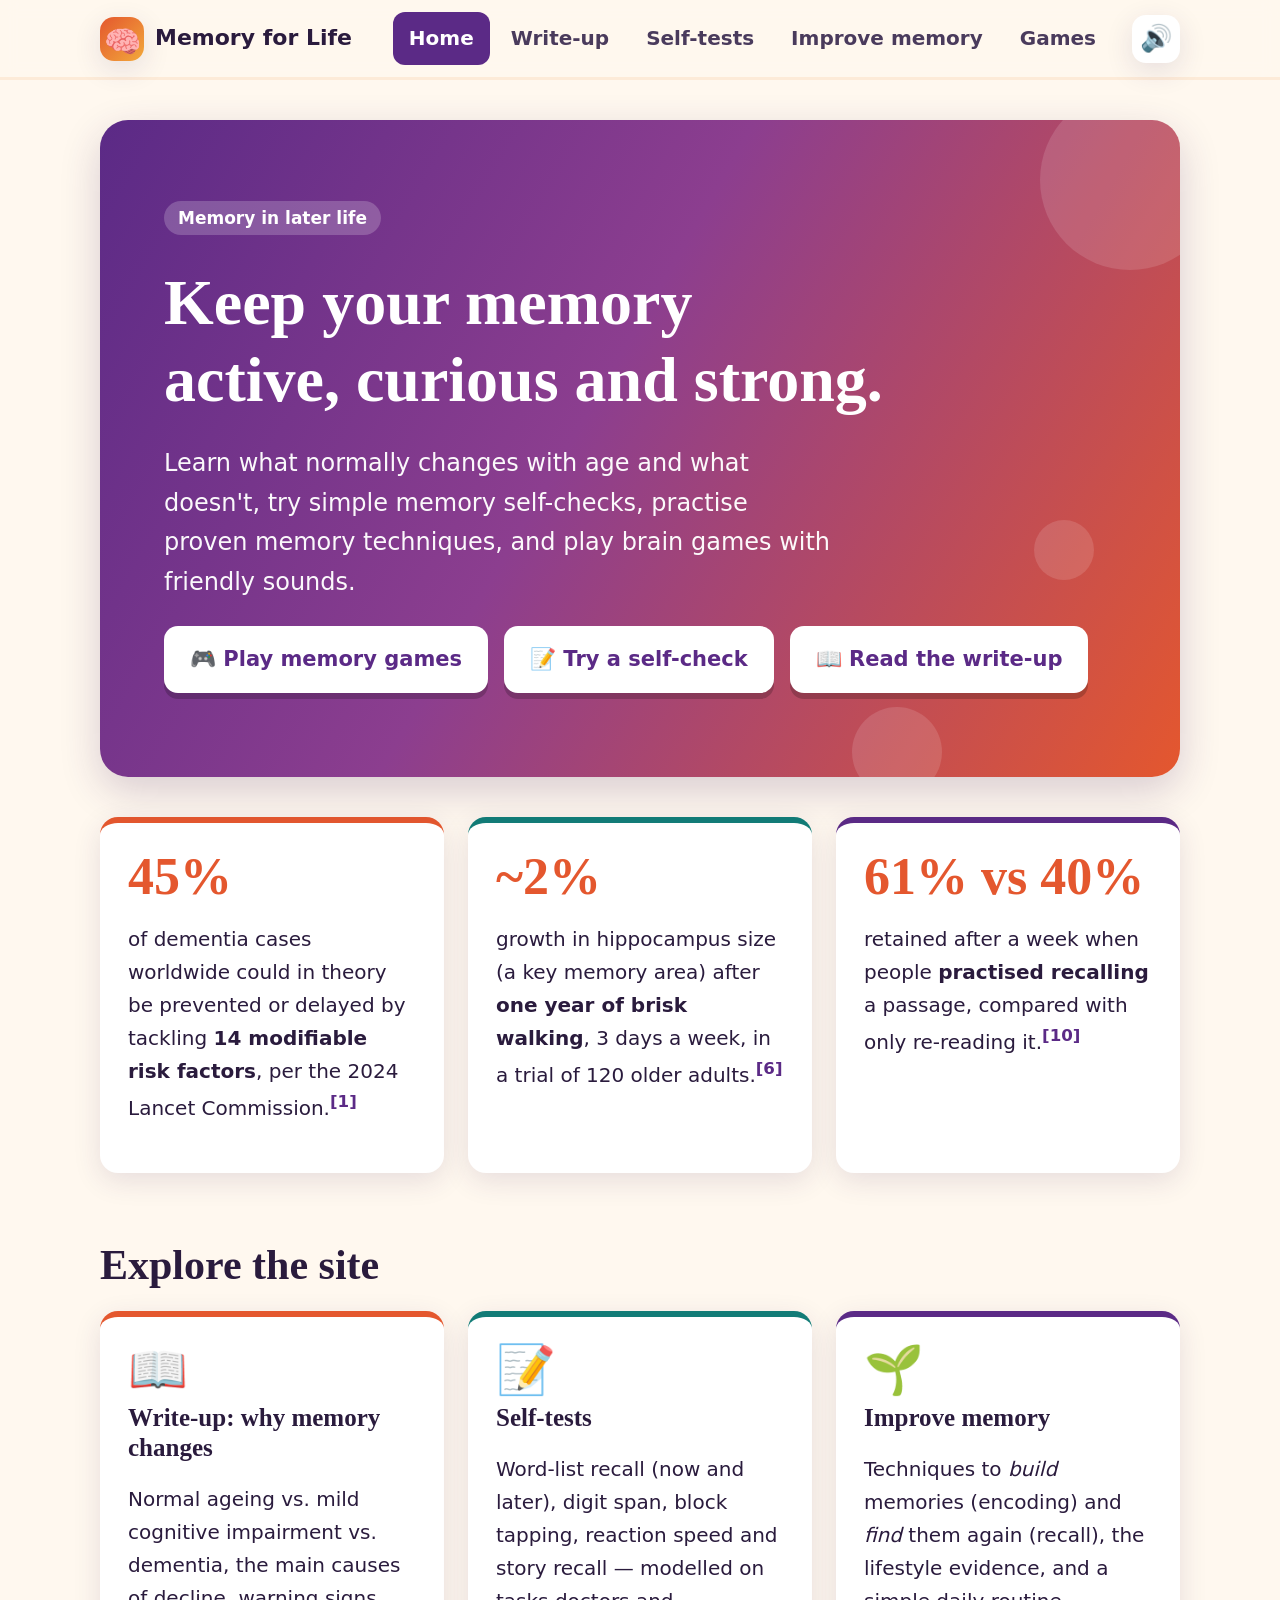
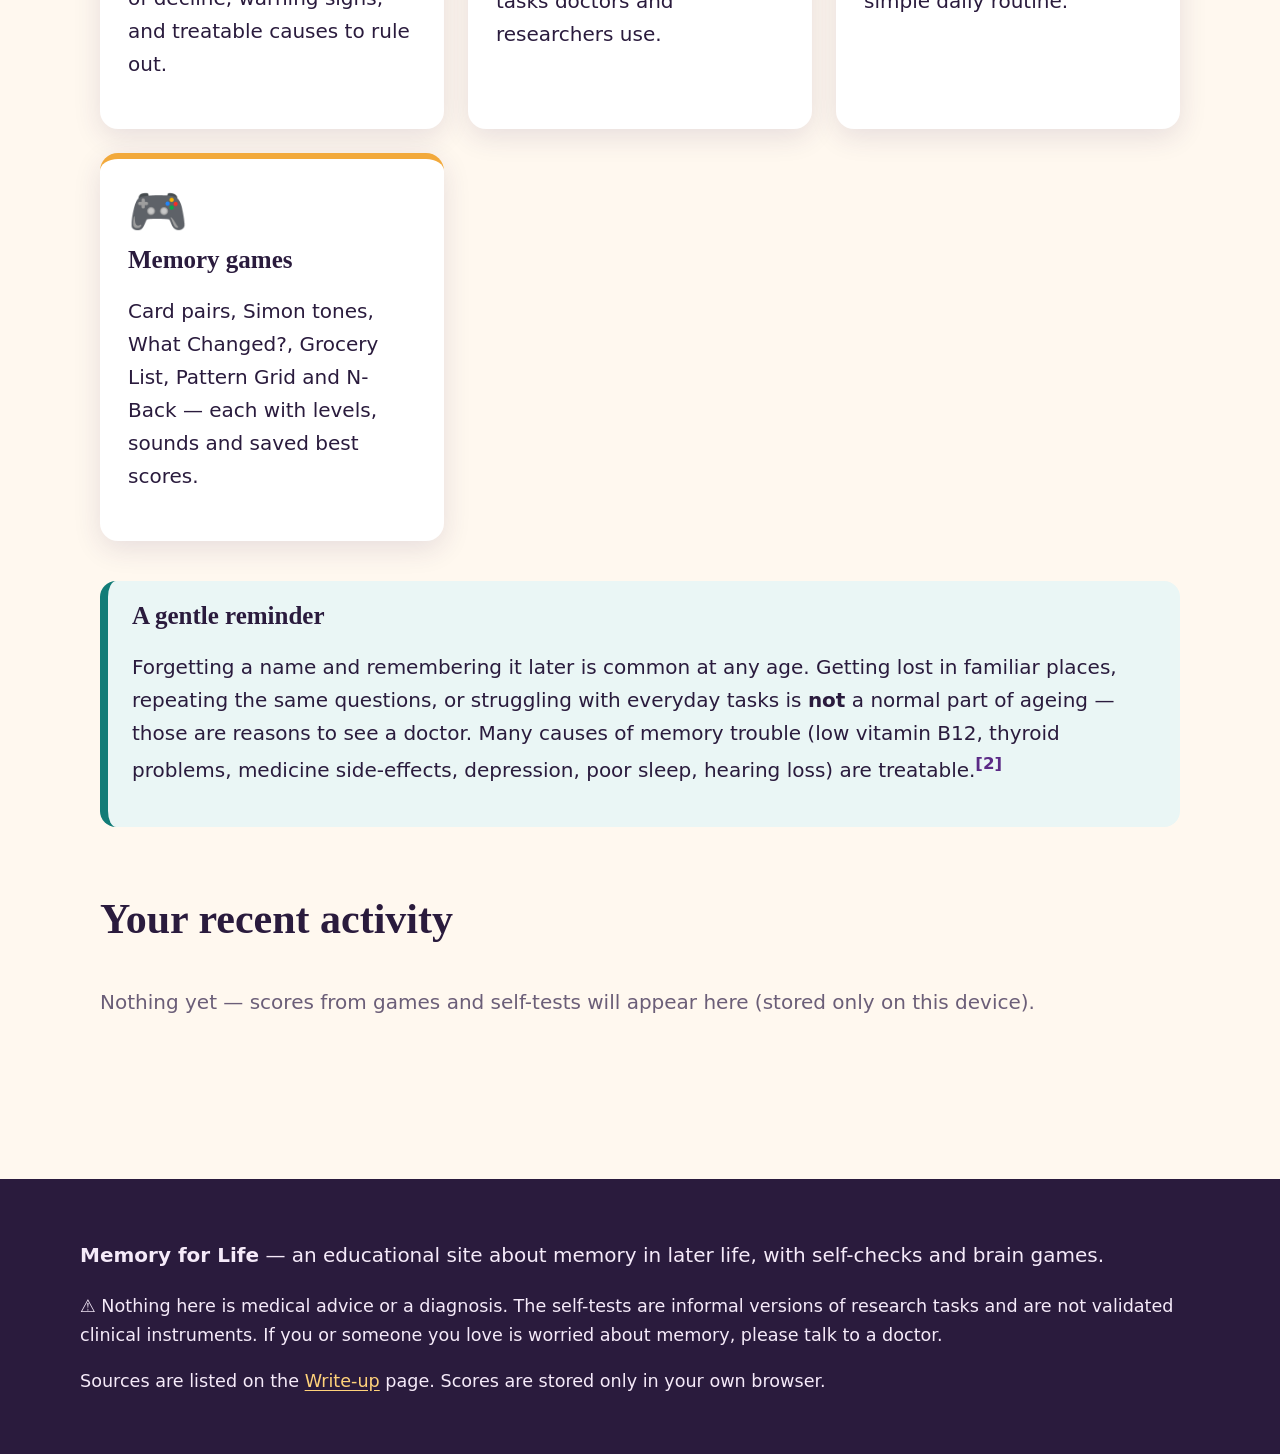
==== index.html @ f7d7c327 "Memory for Life: memory in old age website — write-up, self-tests, games with sound" ====
<!doctype html>
<html lang="en">
<head>
<meta charset="utf-8"><meta name="viewport" content="width=device-width,initial-scale=1">
<title>Memory for Life — Memory in Old Age: causes, tests, games</title>
<meta name="description" content="An easy-to-read guide to memory in older age: why it changes, how memory is tested, evidence-based ways to improve it, plus free self-checks and memory games with sound.">
<link rel="icon" href="data:image/svg+xml,<svg xmlns='http://www.w3.org/2000/svg' viewBox='0 0 100 100'><text y='.9em' font-size='90'>🧠</text></svg>">
<link rel="stylesheet" href="css/style.css">
</head>
<body>
<header id="site-header"></header>
<main id="main">
  <section class="hero">
    <div class="bubbles" aria-hidden="true"><span style="width:180px;height:180px;right:-40px;top:-30px"></span><span style="width:90px;height:90px;right:22%;bottom:-20px;animation-delay:-4s"></span><span style="width:60px;height:60px;right:8%;bottom:30%;animation-delay:-8s"></span></div>
    <p class="pill" style="background:rgba(255,255,255,.2);color:#fff">Memory in later life</p>
    <h1>Keep your memory<br>active, curious and strong.</h1>
    <p class="lead">Learn what normally changes with age and what doesn't, try simple memory self-checks, practise proven memory techniques, and play brain games with friendly sounds.</p>
    <div class="btn-row">
      <a class="btn light" href="games.html">🎮 Play memory games</a>
      <a class="btn light" href="tests.html">📝 Try a self-check</a>
      <a class="btn light" href="writeup.html">📖 Read the write-up</a>
    </div>
  </section>

  <section class="grid c3 reveal" aria-label="Key facts">
    <div class="card coral"><div class="stat">45%</div><p>of dementia cases worldwide could in theory be prevented or delayed by tackling <strong>14 modifiable risk factors</strong>, per the 2024 Lancet Commission.<sup><a href="writeup.html#ref1">[1]</a></sup></p></div>
    <div class="card teal"><div class="stat">~2%</div><p>growth in hippocampus size (a key memory area) after <strong>one year of brisk walking</strong>, 3 days a week, in a trial of 120 older adults.<sup><a href="writeup.html#ref6">[6]</a></sup></p></div>
    <div class="card plum"><div class="stat">61% vs 40%</div><p>retained after a week when people <strong>practised recalling</strong> a passage, compared with only re-reading it.<sup><a href="writeup.html#ref10">[10]</a></sup></p></div>
  </section>

  <h2 class="reveal">Explore the site</h2>
  <section class="grid c2 reveal">
    <a class="card coral" href="writeup.html"><div class="emoji">📖</div><h3>Write-up: why memory changes</h3><p>Normal ageing vs. mild cognitive impairment vs. dementia, the main causes of decline, warning signs, and treatable causes to rule out.</p></a>
    <a class="card teal" href="tests.html"><div class="emoji">📝</div><h3>Self-tests</h3><p>Word-list recall (now and later), digit span, block tapping, reaction speed and story recall — modelled on tasks doctors and researchers use.</p></a>
    <a class="card plum" href="improve.html"><div class="emoji">🌱</div><h3>Improve memory</h3><p>Techniques to <em>build</em> memories (encoding) and <em>find</em> them again (recall), the lifestyle evidence, and a simple daily routine.</p></a>
    <a class="card" href="games.html"><div class="emoji">🎮</div><h3>Memory games</h3><p>Card pairs, Simon tones, What Changed?, Grocery List, Pattern Grid and N-Back — each with levels, sounds and saved best scores.</p></a>
  </section>

  <section class="callout reveal" style="margin-top:2rem">
    <h3 style="margin-top:0">A gentle reminder</h3>
    <p>Forgetting a name and remembering it later is common at any age. Getting lost in familiar places, repeating the same questions, or struggling with everyday tasks is <strong>not</strong> a normal part of ageing — those are reasons to see a doctor. Many causes of memory trouble (low vitamin B12, thyroid problems, medicine side-effects, depression, poor sleep, hearing loss) are treatable.<sup><a href="writeup.html#ref2">[2]</a></sup></p>
  </section>

  <section class="reveal">
    <h2>Your recent activity</h2>
    <div id="recent" class="grid c3"></div>
  </section>
</main>
<footer id="site-footer"></footer>
<script src="js/common.js"></script>
<script>
(function(){
  const games=[["match","Memory Match","fewest moves, medium level"],["simon","Simon Tones","longest sequence"],["changed","What Changed?","best streak"],["grocery","Grocery List","best % correct"],["pattern","Pattern Grid","highest level"],["nback","N-Back","best accuracy %"]];
  const tests=[["words","Word list (immediate)"],["digits_f","Digit span forward"],["digits_b","Digit span backward"],["corsi","Block tapping span"],["reaction","Reaction time"],["story","Story recall"]];
  const wrap=document.getElementById("recent"); let any=false;
  games.forEach(([k,n,u])=>{const b=Store.get("best."+k);if(b!==null){any=true;wrap.insertAdjacentHTML("beforeend",`<div class="card teal"><h3 style="margin-top:0">🎮 ${n}</h3><div class="stat">${b}</div><p class="muted small">${u}</p></div>`);}});
  tests.forEach(([k,n])=>{const l=Store.get("log."+k,[]);if(l.length){any=true;const last=l[l.length-1];wrap.insertAdjacentHTML("beforeend",`<div class="card plum"><h3 style="margin-top:0">📝 ${n}</h3><div class="stat">${last.label||last.score}</div><p class="muted small">last tried ${U.fmtDate(last.t)}</p></div>`);}});
  if(!any) wrap.innerHTML='<p class="muted">Nothing yet — scores from games and self-tests will appear here (stored only on this device).</p>';
})();
</script>
</body>
</html>
---- css/style.css ----
/* Memory in Old Age — warm, high-contrast, large-type theme */
:root{
  --bg:#FFF8EF; --bg2:#FDEBD8; --card:#FFFFFF; --ink:#2A1B3D; --ink2:#4A3B5C; --muted:#6B5E78;
  --plum:#5B2A86; --plum2:#7B48A8; --coral:#E4572E; --coral2:#F07B53; --teal:#127C77; --teal2:#1FA39C;
  --sun:#F2A93B; --sun2:#FFD27A; --green:#2E8B4E; --red:#C62E2E;
  --radius:18px; --shadow:0 8px 28px rgba(60,30,90,.12); --shadow2:0 14px 40px rgba(60,30,90,.2);
  --maxw:1120px; font-size:20px;
}
*{box-sizing:border-box}
html{scroll-behavior:smooth}
body{margin:0;font-family:"Atkinson Hyperlegible","Segoe UI",Verdana,system-ui,sans-serif;background:var(--bg);color:var(--ink);line-height:1.65}
img{max-width:100%}
a{color:var(--plum);text-underline-offset:3px}
a:hover{color:var(--coral)}
h1,h2,h3{font-family:Georgia,"Times New Roman",serif;line-height:1.2;color:var(--ink)}
h1{font-size:clamp(2rem,5vw,3.2rem);margin:.2em 0 .4em}
h2{font-size:clamp(1.5rem,3.4vw,2.1rem);margin:1.6em 0 .5em}
h3{font-size:1.25rem;margin:1.2em 0 .4em}
p,li{font-size:1rem}
:focus-visible{outline:4px solid var(--sun);outline-offset:3px;border-radius:6px}
.skip{position:absolute;left:-999px;top:0;background:var(--ink);color:#fff;padding:.6em 1em;z-index:999}
.skip:focus{left:8px;top:8px}

/* Header */
.site-header{position:sticky;top:0;z-index:50;background:rgba(255,248,239,.94);backdrop-filter:blur(8px);border-bottom:3px solid var(--bg2)}
.nav{max-width:var(--maxw);margin:auto;display:flex;align-items:center;gap:1rem;padding:.6rem 1rem}
.brand{display:flex;align-items:center;gap:.55rem;font-weight:800;font-size:1.1rem;text-decoration:none;color:var(--ink)}
.brand .logo{width:44px;height:44px;border-radius:14px;display:grid;place-items:center;font-size:1.5rem;background:linear-gradient(135deg,var(--coral),var(--sun));box-shadow:var(--shadow)}
.nav ul{list-style:none;display:flex;gap:.25rem;margin:0 0 0 auto;padding:0}
.nav a.link{display:block;padding:.5rem .8rem;border-radius:12px;text-decoration:none;color:var(--ink2);font-weight:700}
.nav a.link:hover,.nav a.link.active{background:var(--plum);color:#fff}
.icon-btn{border:0;background:var(--card);box-shadow:var(--shadow);border-radius:14px;min-width:48px;height:48px;font-size:1.3rem;cursor:pointer;color:var(--ink)}
.icon-btn:hover{transform:translateY(-2px)}
#menuBtn{display:none}
@media (max-width:860px){
  #menuBtn{display:block;margin-left:auto}
  .nav ul{display:none;position:absolute;top:100%;left:0;right:0;flex-direction:column;background:var(--bg);padding:.5rem 1rem 1rem;border-bottom:3px solid var(--bg2)}
  .nav ul.open{display:flex}
  .nav a.link{font-size:1.1rem;padding:.8rem}
}

/* Layout */
main{max-width:var(--maxw);margin:auto;padding:1rem 1rem 4rem}
.hero{position:relative;overflow:hidden;border-radius:28px;padding:clamp(1.5rem,5vw,4rem);margin:1rem 0 2rem;color:#fff;
  background:linear-gradient(120deg,var(--plum) 0%,#8C3E8F 45%,var(--coral) 100%);box-shadow:var(--shadow2)}
.hero h1{color:#fff}
.hero p.lead{font-size:1.2rem;max-width:44ch;opacity:.97}
.hero .bubbles span{position:absolute;border-radius:50%;background:rgba(255,255,255,.13);animation:float 12s ease-in-out infinite}
@keyframes float{0%,100%{transform:translateY(0) scale(1)}50%{transform:translateY(-30px) scale(1.08)}}
.page-hero{border-radius:24px;padding:2rem clamp(1rem,4vw,3rem);margin:1rem 0 2rem;background:linear-gradient(120deg,var(--bg2),#FFE3C7);border:3px solid #F6D2AE}
.page-hero p{max-width:60ch;color:var(--ink2);font-size:1.1rem}
.btn{display:inline-flex;align-items:center;gap:.5rem;border:0;cursor:pointer;font:inherit;font-weight:800;font-size:1.05rem;padding:.8rem 1.3rem;border-radius:14px;
  background:var(--coral);color:#fff;text-decoration:none;box-shadow:0 6px 0 #A63A1A;transition:transform .12s,box-shadow .12s,background .2s;min-height:52px}
.btn:hover{background:var(--coral2);color:#fff;transform:translateY(-2px)}
.btn:active{transform:translateY(4px);box-shadow:0 2px 0 #A63A1A}
.btn.teal{background:var(--teal);box-shadow:0 6px 0 #0B4F4B}.btn.teal:hover{background:var(--teal2)}
.btn.plum{background:var(--plum);box-shadow:0 6px 0 #361750}.btn.plum:hover{background:var(--plum2)}
.btn.ghost{background:#fff;color:var(--ink);box-shadow:0 6px 0 #D9C7B5}
.btn.light{background:#fff;color:var(--plum);box-shadow:0 6px 0 rgba(0,0,0,.2)}
.btn[disabled]{opacity:.5;cursor:not-allowed;transform:none}
.btn-row{display:flex;flex-wrap:wrap;gap:.8rem;margin:1rem 0}
.grid{display:grid;gap:1.2rem}
.grid.c2{grid-template-columns:repeat(auto-fit,minmax(300px,1fr))}
.grid.c3{grid-template-columns:repeat(auto-fit,minmax(260px,1fr))}
.card{background:var(--card);border-radius:var(--radius);padding:1.4rem;box-shadow:var(--shadow);border-top:6px solid var(--sun);transition:transform .25s,box-shadow .25s}
.card:hover{transform:translateY(-4px);box-shadow:var(--shadow2)}
.card.coral{border-color:var(--coral)}.card.teal{border-color:var(--teal)}.card.plum{border-color:var(--plum)}
.card .emoji{font-size:2.4rem;line-height:1}
.card h3{margin-top:.4em}
a.card{display:block;text-decoration:none;color:var(--ink)}
.pill{display:inline-block;padding:.15rem .7rem;border-radius:999px;font-size:.85rem;font-weight:800;background:var(--bg2);color:var(--ink2)}
.pill.ok{background:#DDF3E4;color:#17603A}.pill.warn{background:#FFF0C9;color:#7A5300}.pill.bad{background:#FBDADA;color:#8A1F1F}
.callout{border-radius:16px;padding:1rem 1.2rem;margin:1.2rem 0;background:#EAF6F5;border-left:8px solid var(--teal)}
.callout.warn{background:#FFF4DE;border-color:var(--sun)}
.callout.alert{background:#FDE8E2;border-color:var(--coral)}
.stat{font-family:Georgia,serif;font-size:2.6rem;font-weight:800;color:var(--coral);line-height:1}
.muted{color:var(--muted)}
.small{font-size:.88rem}
table{border-collapse:collapse;width:100%;background:#fff;border-radius:14px;overflow:hidden;box-shadow:var(--shadow)}
th,td{padding:.7rem .8rem;text-align:left;border-bottom:1px solid #F0E4D7;vertical-align:top}
th{background:var(--plum);color:#fff}
tr:nth-child(even) td{background:#FFFAF4}
.table-wrap{overflow-x:auto}

/* Article */
.article{display:grid;grid-template-columns:260px 1fr;gap:2rem}
.toc{position:sticky;top:90px;align-self:start;background:#fff;border-radius:16px;padding:1rem;box-shadow:var(--shadow)}
.toc a{display:block;padding:.35rem .5rem;border-radius:8px;text-decoration:none;font-size:.95rem}
.toc a:hover{background:var(--bg2)}
.article .content{max-width:72ch}
.refs li{margin-bottom:.6rem;font-size:.95rem}
sup a{text-decoration:none;font-weight:800}
@media (max-width:900px){.article{grid-template-columns:1fr}.toc{position:static}}

/* Tabs */
.tabs{display:flex;flex-wrap:wrap;gap:.5rem;margin:1rem 0 1.5rem}
.tab{border:3px solid transparent;background:#fff;box-shadow:var(--shadow);border-radius:14px;padding:.7rem 1rem;font:inherit;font-weight:800;cursor:pointer;color:var(--ink2);min-height:52px}
.tab[aria-selected="true"]{background:var(--plum);color:#fff}
.tab:hover{border-color:var(--sun)}
.panel{display:none;animation:fadeUp .4s ease}
.panel.active{display:block}
@keyframes fadeUp{from{opacity:0;transform:translateY(14px)}to{opacity:1;transform:none}}
.stage{background:#fff;border-radius:22px;box-shadow:var(--shadow);padding:clamp(1rem,3vw,2rem);min-height:340px;position:relative}
.stage .big{font-size:clamp(2.4rem,8vw,4.5rem);font-weight:800;text-align:center;font-family:Georgia,serif;color:var(--plum);min-height:1.4em;margin:1rem 0}
.hud{display:flex;flex-wrap:wrap;gap:.6rem;align-items:center;margin-bottom:1rem}
.hud .pill{font-size:1rem}
label{font-weight:700}
input[type=text],textarea,select{font:inherit;font-size:1.1rem;padding:.7rem .9rem;border-radius:12px;border:3px solid #E5D5C5;background:#FFFDF9;color:var(--ink);width:100%}
input[type=text]:focus,textarea:focus,select:focus{border-color:var(--plum);outline:none}
select{width:auto}
textarea{min-height:140px}
.result{margin-top:1rem;padding:1rem 1.2rem;border-radius:16px;background:var(--bg2);animation:fadeUp .4s}
.progress{height:14px;border-radius:999px;background:#F0E4D7;overflow:hidden;margin:.6rem 0}
.progress>span{display:block;height:100%;background:linear-gradient(90deg,var(--teal),var(--sun));width:0;transition:width .4s}
.word-chip{display:inline-block;margin:.25rem;padding:.3rem .8rem;border-radius:999px;font-weight:700}
.word-chip.hit{background:#DDF3E4;color:#17603A}.word-chip.miss{background:#F3ECE5;color:#6B5E78}

/* Corsi & grids */
.corsi{position:relative;width:min(100%,520px);aspect-ratio:1/1;margin:1rem auto;background:#2A1B3D;border-radius:22px}
.corsi button{position:absolute;width:17%;aspect-ratio:1/1;border-radius:14px;border:0;background:var(--plum2);cursor:pointer;transition:background .15s,transform .15s}
.corsi button.lit{background:var(--sun2);transform:scale(1.08);box-shadow:0 0 30px var(--sun)}
.corsi button.tap{background:var(--teal2)}
.pattern{display:grid;gap:8px;width:min(100%,460px);margin:1rem auto}
.pattern button{aspect-ratio:1/1;border:0;border-radius:12px;background:#EADCF4;cursor:pointer;transition:background .2s,transform .15s}
.pattern button.lit{background:var(--plum);transform:scale(1.04)}
.pattern button.good{background:var(--teal)}
.pattern button.bad{background:var(--coral)}
.pattern button.missed{background:var(--sun)}

/* Reaction */
.react-pad{width:100%;min-height:260px;border-radius:22px;border:0;font:inherit;font-size:1.6rem;font-weight:800;color:#fff;cursor:pointer;background:var(--plum);transition:background .1s}
.react-pad.wait{background:var(--coral)}
.react-pad.go{background:var(--green)}

/* Match game */
.board{display:grid;gap:10px;margin:1rem auto;max-width:720px;perspective:900px}
.mcard{aspect-ratio:3/4;border:0;padding:0;background:none;cursor:pointer;position:relative;transform-style:preserve-3d;transition:transform .45s}
.mcard .face{position:absolute;inset:0;border-radius:14px;display:grid;place-items:center;backface-visibility:hidden;font-size:clamp(1.6rem,6vw,2.8rem);box-shadow:var(--shadow)}
.mcard .back{background:linear-gradient(135deg,var(--plum),var(--coral));color:#fff}
.mcard .back::after{content:"?";font-family:Georgia,serif;font-weight:800;opacity:.6}
.mcard .front{background:#fff;transform:rotateY(180deg);border:4px solid var(--sun2)}
.mcard.flipped{transform:rotateY(180deg)}
.mcard.matched .front{border-color:var(--teal);background:#E5F6F4;animation:pop .4s}
@keyframes pop{50%{transform:rotateY(180deg) scale(1.12)}}

/* Simon */
.simon{display:grid;grid-template-columns:1fr 1fr;gap:14px;width:min(100%,440px);margin:1rem auto}
.simon button{aspect-ratio:1/1;border:0;cursor:pointer;opacity:.55;transition:opacity .1s,transform .1s;font-size:2rem;color:#fff;font-weight:800}
.simon button:nth-child(1){background:#2E8B4E;border-radius:100% 12px 12px 12px}
.simon button:nth-child(2){background:#C62E2E;border-radius:12px 100% 12px 12px}
.simon button:nth-child(3){background:#E0A100;border-radius:12px 12px 12px 100%}
.simon button:nth-child(4){background:#2457C5;border-radius:12px 12px 100% 12px}
.simon button.on{opacity:1;transform:scale(1.04);filter:brightness(1.2)}

/* Item grids (what changed, grocery) */
.items{display:grid;gap:12px;margin:1rem auto;max-width:680px}
.item{aspect-ratio:1/1;border:0;border-radius:18px;background:#FFF3E3;font-size:clamp(2rem,7vw,3.2rem);display:grid;place-items:center;cursor:pointer;box-shadow:var(--shadow);transition:transform .2s,background .2s;position:relative}
.item small{position:absolute;bottom:6px;left:0;right:0;font-size:.7rem;font-weight:700;color:var(--ink2)}
.item:hover{transform:translateY(-3px)}
.item.sel{background:#E2D2F2;outline:4px solid var(--plum)}
.item.good{background:#D6F1DF;outline:4px solid var(--green)}
.item.bad{background:#FBD9D0;outline:4px solid var(--coral)}
.item.missed{background:#FFF0C9;outline:4px dashed var(--sun)}
.item.hidden{color:transparent;background:#EFE3D6}

.nback-letter{font-size:clamp(4rem,14vw,7rem);font-weight:800;font-family:Georgia,serif;text-align:center;color:var(--plum);min-height:1.3em;transition:transform .2s}
.nback-letter.flash{transform:scale(1.15)}
.flash-good{animation:fg .5s}.flash-bad{animation:fb .5s}
@keyframes fg{30%{box-shadow:0 0 0 8px var(--teal2)}}
@keyframes fb{30%{box-shadow:0 0 0 8px var(--coral)}}

/* Routine timeline */
.timeline{position:relative;margin:1rem 0;padding-left:2rem;border-left:6px solid var(--sun2)}
.timeline .t{position:relative;margin:0 0 1.2rem;background:#fff;border-radius:16px;padding:1rem 1.2rem;box-shadow:var(--shadow)}
.timeline .t::before{content:"";position:absolute;left:calc(-2rem - 14px);top:1.2rem;width:22px;height:22px;border-radius:50%;background:var(--coral);border:4px solid var(--bg)}
.timeline .time{font-weight:800;color:var(--coral)}

/* Reveal on scroll */
.reveal{opacity:0;transform:translateY(24px);transition:opacity .7s ease,transform .7s ease}
.reveal.in{opacity:1;transform:none}
@media (prefers-reduced-motion:reduce){*{animation:none!important;transition:none!important}.reveal{opacity:1;transform:none}}

/* Footer */
footer{background:var(--ink);color:#F5EAF9;padding:2rem 1rem;margin-top:3rem}
footer .inner{max-width:var(--maxw);margin:auto}
footer a{color:var(--sun2)}
.toast{position:fixed;bottom:20px;left:50%;transform:translateX(-50%) translateY(120px);background:var(--ink);color:#fff;padding:.8rem 1.3rem;border-radius:14px;font-weight:700;z-index:100;transition:transform .35s}
.toast.show{transform:translateX(-50%) translateY(0)}
.disclaimer{background:#FFF4DE;border:3px solid var(--sun);border-radius:16px;padding:1rem 1.2rem;font-weight:600}
.brand span:last-child{white-space:nowrap}
@media (max-width:420px){.brand{font-size:1rem}.brand .logo{width:38px;height:38px}}
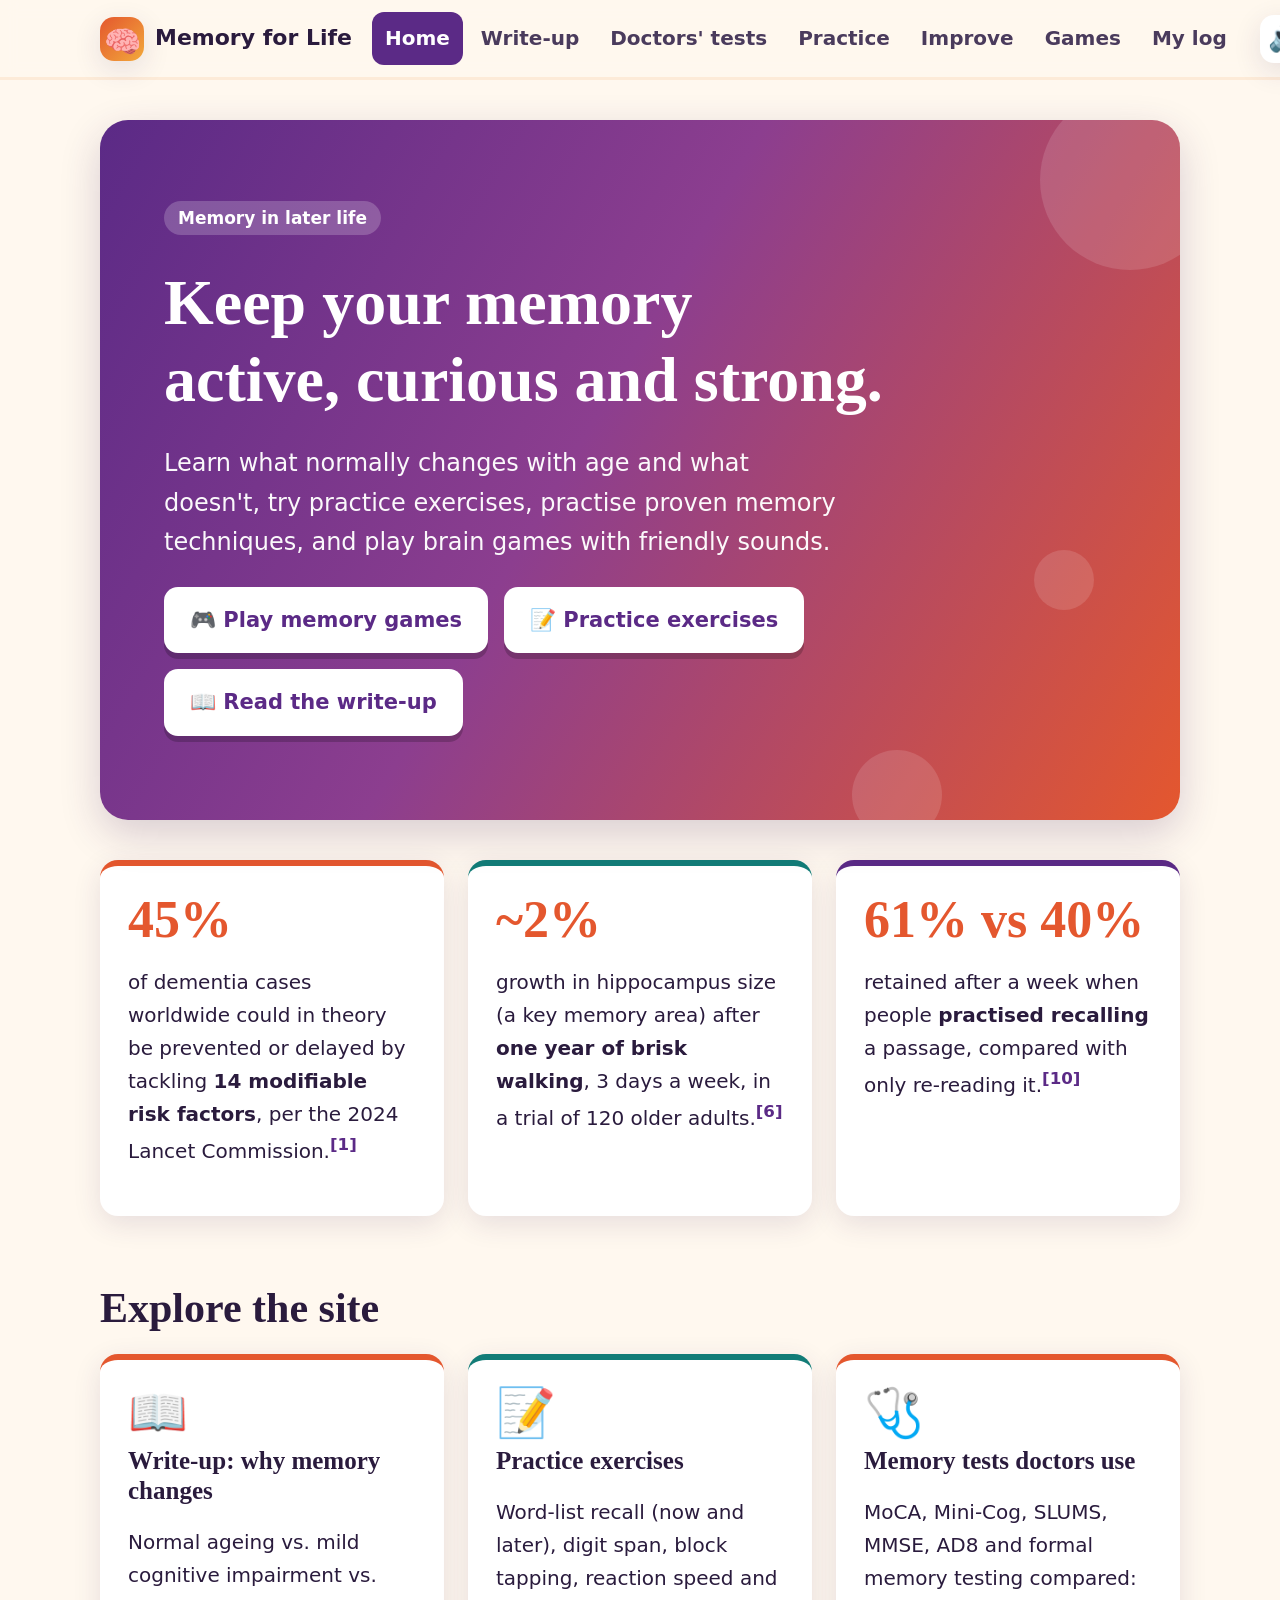
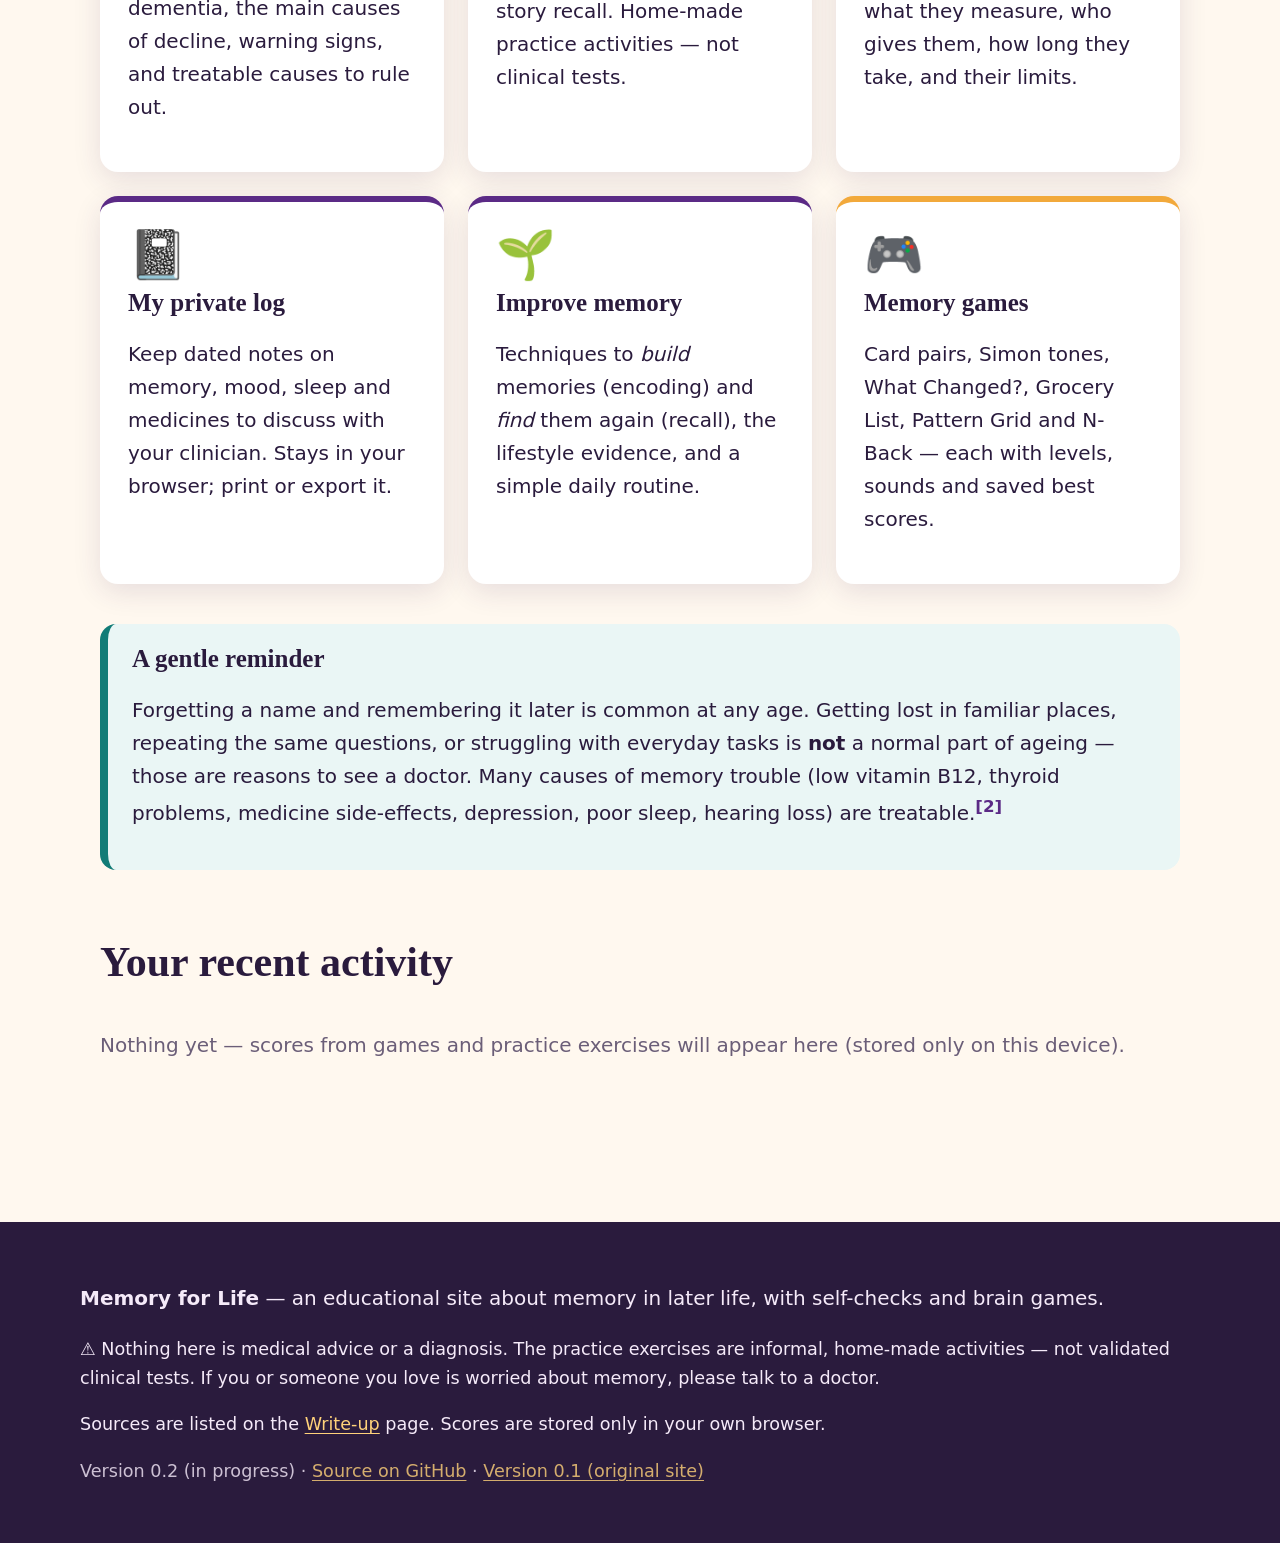
==== commit 3ee14df1: "Version 0.2 stage 2: clinical tests comparison, private log, rename Self-tests to Practice exercises" ====
--- a/index.html
+++ b/index.html
@@ -3,7 +3,7 @@
 <head>
 <meta charset="utf-8"><meta name="viewport" content="width=device-width,initial-scale=1">
 <title>Memory for Life — Memory in Old Age: causes, tests, games</title>
-<meta name="description" content="An easy-to-read guide to memory in older age: why it changes, how memory is tested, evidence-based ways to improve it, plus free self-checks and memory games with sound.">
+<meta name="description" content="An easy-to-read guide to memory in older age: why it changes, how memory is tested, evidence-based ways to improve it, plus practice exercises, a private log and memory games with sound.">
 <link rel="icon" href="data:image/svg+xml,<svg xmlns='http://www.w3.org/2000/svg' viewBox='0 0 100 100'><text y='.9em' font-size='90'>🧠</text></svg>">
 <link rel="stylesheet" href="css/style.css">
 </head>
@@ -14,10 +14,10 @@
     <div class="bubbles" aria-hidden="true"><span style="width:180px;height:180px;right:-40px;top:-30px"></span><span style="width:90px;height:90px;right:22%;bottom:-20px;animation-delay:-4s"></span><span style="width:60px;height:60px;right:8%;bottom:30%;animation-delay:-8s"></span></div>
     <p class="pill" style="background:rgba(255,255,255,.2);color:#fff">Memory in later life</p>
     <h1>Keep your memory<br>active, curious and strong.</h1>
-    <p class="lead">Learn what normally changes with age and what doesn't, try simple memory self-checks, practise proven memory techniques, and play brain games with friendly sounds.</p>
+    <p class="lead">Learn what normally changes with age and what doesn't, try practice exercises, practise proven memory techniques, and play brain games with friendly sounds.</p>
     <div class="btn-row">
       <a class="btn light" href="games.html">🎮 Play memory games</a>
-      <a class="btn light" href="tests.html">📝 Try a self-check</a>
+      <a class="btn light" href="tests.html">📝 Practice exercises</a>
       <a class="btn light" href="writeup.html">📖 Read the write-up</a>
     </div>
   </section>
@@ -31,7 +31,9 @@
   <h2 class="reveal">Explore the site</h2>
   <section class="grid c2 reveal">
     <a class="card coral" href="writeup.html"><div class="emoji">📖</div><h3>Write-up: why memory changes</h3><p>Normal ageing vs. mild cognitive impairment vs. dementia, the main causes of decline, warning signs, and treatable causes to rule out.</p></a>
-    <a class="card teal" href="tests.html"><div class="emoji">📝</div><h3>Self-tests</h3><p>Word-list recall (now and later), digit span, block tapping, reaction speed and story recall — modelled on tasks doctors and researchers use.</p></a>
+    <a class="card teal" href="tests.html"><div class="emoji">📝</div><h3>Practice exercises</h3><p>Word-list recall (now and later), digit span, block tapping, reaction speed and story recall. Home-made practice activities — not clinical tests.</p></a>
+    <a class="card coral" href="clinical-tests.html"><div class="emoji">🩺</div><h3>Memory tests doctors use</h3><p>MoCA, Mini-Cog, SLUMS, MMSE, AD8 and formal memory testing compared: what they measure, who gives them, how long they take, and their limits.</p></a>
+    <a class="card plum" href="log.html"><div class="emoji">📓</div><h3>My private log</h3><p>Keep dated notes on memory, mood, sleep and medicines to discuss with your clinician. Stays in your browser; print or export it.</p></a>
     <a class="card plum" href="improve.html"><div class="emoji">🌱</div><h3>Improve memory</h3><p>Techniques to <em>build</em> memories (encoding) and <em>find</em> them again (recall), the lifestyle evidence, and a simple daily routine.</p></a>
     <a class="card" href="games.html"><div class="emoji">🎮</div><h3>Memory games</h3><p>Card pairs, Simon tones, What Changed?, Grocery List, Pattern Grid and N-Back — each with levels, sounds and saved best scores.</p></a>
   </section>
@@ -55,7 +57,7 @@
   const wrap=document.getElementById("recent"); let any=false;
   games.forEach(([k,n,u])=>{const b=Store.get("best."+k);if(b!==null){any=true;wrap.insertAdjacentHTML("beforeend",`<div class="card teal"><h3 style="margin-top:0">🎮 ${n}</h3><div class="stat">${b}</div><p class="muted small">${u}</p></div>`);}});
   tests.forEach(([k,n])=>{const l=Store.get("log."+k,[]);if(l.length){any=true;const last=l[l.length-1];wrap.insertAdjacentHTML("beforeend",`<div class="card plum"><h3 style="margin-top:0">📝 ${n}</h3><div class="stat">${last.label||last.score}</div><p class="muted small">last tried ${U.fmtDate(last.t)}</p></div>`);}});
-  if(!any) wrap.innerHTML='<p class="muted">Nothing yet — scores from games and self-tests will appear here (stored only on this device).</p>';
+  if(!any) wrap.innerHTML='<p class="muted">Nothing yet — scores from games and practice exercises will appear here (stored only on this device).</p>';
 })();
 </script>
 </body>
--- a/css/style.css
+++ b/css/style.css
@@ -32,7 +32,7 @@
 .icon-btn{border:0;background:var(--card);box-shadow:var(--shadow);border-radius:14px;min-width:48px;height:48px;font-size:1.3rem;cursor:pointer;color:var(--ink)}
 .icon-btn:hover{transform:translateY(-2px)}
 #menuBtn{display:none}
-@media (max-width:860px){
+@media (max-width:1180px){
   #menuBtn{display:block;margin-left:auto}
   .nav ul{display:none;position:absolute;top:100%;left:0;right:0;flex-direction:column;background:var(--bg);padding:.5rem 1rem 1rem;border-bottom:3px solid var(--bg2)}
   .nav ul.open{display:flex}
@@ -189,3 +189,48 @@
 .disclaimer{background:#FFF4DE;border:3px solid var(--sun);border-radius:16px;padding:1rem 1.2rem;font-weight:600}
 .brand span:last-child{white-space:nowrap}
 @media (max-width:420px){.brand{font-size:1rem}.brand .logo{width:38px;height:38px}}
+
+/* v0.2: main games */
+.tab-sep{align-self:center;font-weight:800;color:var(--muted);margin-left:.6rem}
+.tab.featured{border-color:var(--sun2)}
+.explain{margin-top:1rem;background:#F4EEF9;border-radius:14px;padding:.8rem 1rem}
+.explain summary{cursor:pointer;font-weight:800;color:var(--plum);min-height:44px;display:flex;align-items:center}
+.cw-wrap{display:grid;grid-template-columns:auto 1fr;gap:1.5rem;align-items:start}
+@media (max-width:800px){.cw-wrap{grid-template-columns:1fr}}
+.cw-grid{--cell:clamp(42px,12vw,60px);display:grid;gap:3px;background:#2A1B3D;padding:3px;border-radius:10px;width:max-content;max-width:100%}
+.cw-block{width:var(--cell);height:var(--cell);background:#2A1B3D}
+.cw-cell{position:relative;width:var(--cell);height:var(--cell);background:#fff}
+.cw-cell input{width:100%;height:100%;border:0;padding:0;text-align:center;font:inherit;font-size:calc(var(--cell)*.55);font-weight:800;text-transform:uppercase;background:transparent;color:var(--ink);caret-color:var(--coral);border-radius:0}
+.cw-cell input:focus{outline:none}
+.cw-num{position:absolute;top:1px;left:3px;font-size:.7rem;font-weight:800;color:var(--ink2);pointer-events:none}
+.cw-cell.hl{background:#FFF0C9}.cw-cell.cur{background:var(--sun2)}
+.cw-cell.good input{color:var(--green)}.cw-cell.bad{background:#FBD9D0}.cw-cell.revealed input{color:var(--plum2);font-style:italic}
+.cw-clues ol{list-style:none;padding:0;margin:0}
+.cw-clues li{padding:.55rem .7rem;border-radius:10px;cursor:pointer;margin-bottom:.2rem}
+.cw-clues li:hover{background:var(--bg2)}.cw-clues li.hl{background:#FFF0C9;outline:3px solid var(--sun)}
+.cw-current{min-height:1.6em;font-size:1.1rem}
+.spark{display:flex;align-items:flex-end;gap:4px;height:50px;margin:.5rem 0}
+.spark span{flex:1;background:linear-gradient(var(--teal2),var(--teal));border-radius:4px 4px 0 0;min-width:6px}
+.site-version{opacity:.8}
+.stage,.panel,[id]{scroll-margin-top:96px}
+select{max-width:100%}
+
+/* v0.2 stage 2: clinical tests + log */
+.compare td{font-size:.95rem}
+.compare td:first-child{min-width:130px}
+.log-entry{background:#fff;border-radius:16px;box-shadow:var(--shadow);padding:1rem 1.2rem;margin-bottom:1rem;border-left:8px solid var(--sun)}
+.log-entry.cat-memory{border-color:var(--plum)}.log-entry.cat-mood{border-color:var(--sun)}.log-entry.cat-sleep{border-color:var(--teal)}.log-entry.cat-medications{border-color:var(--coral)}.log-entry.cat-other{border-color:#9A8CA8}
+.log-head{display:flex;align-items:center;gap:.6rem;flex-wrap:wrap}
+.log-note{margin:.5rem 0}
+input[type=date]{font:inherit;font-size:1.1rem;padding:.6rem .8rem;border-radius:12px;border:3px solid #E5D5C5;background:#FFFDF9;color:var(--ink);width:100%;min-height:52px}
+.print-only{display:none}
+@media print{
+  .site-header,footer,.no-print,.toast,.skip{display:none!important}
+  .print-only{display:block}
+  body{background:#fff;font-size:12pt}
+  main{padding:0;max-width:none}
+  .log-entry{box-shadow:none;border:1px solid #999;border-left:6px solid #555;break-inside:avoid}
+  .reveal{opacity:1!important;transform:none!important}
+  a{color:#000}
+}
+.nav a.link{white-space:nowrap;padding:.5rem .65rem}
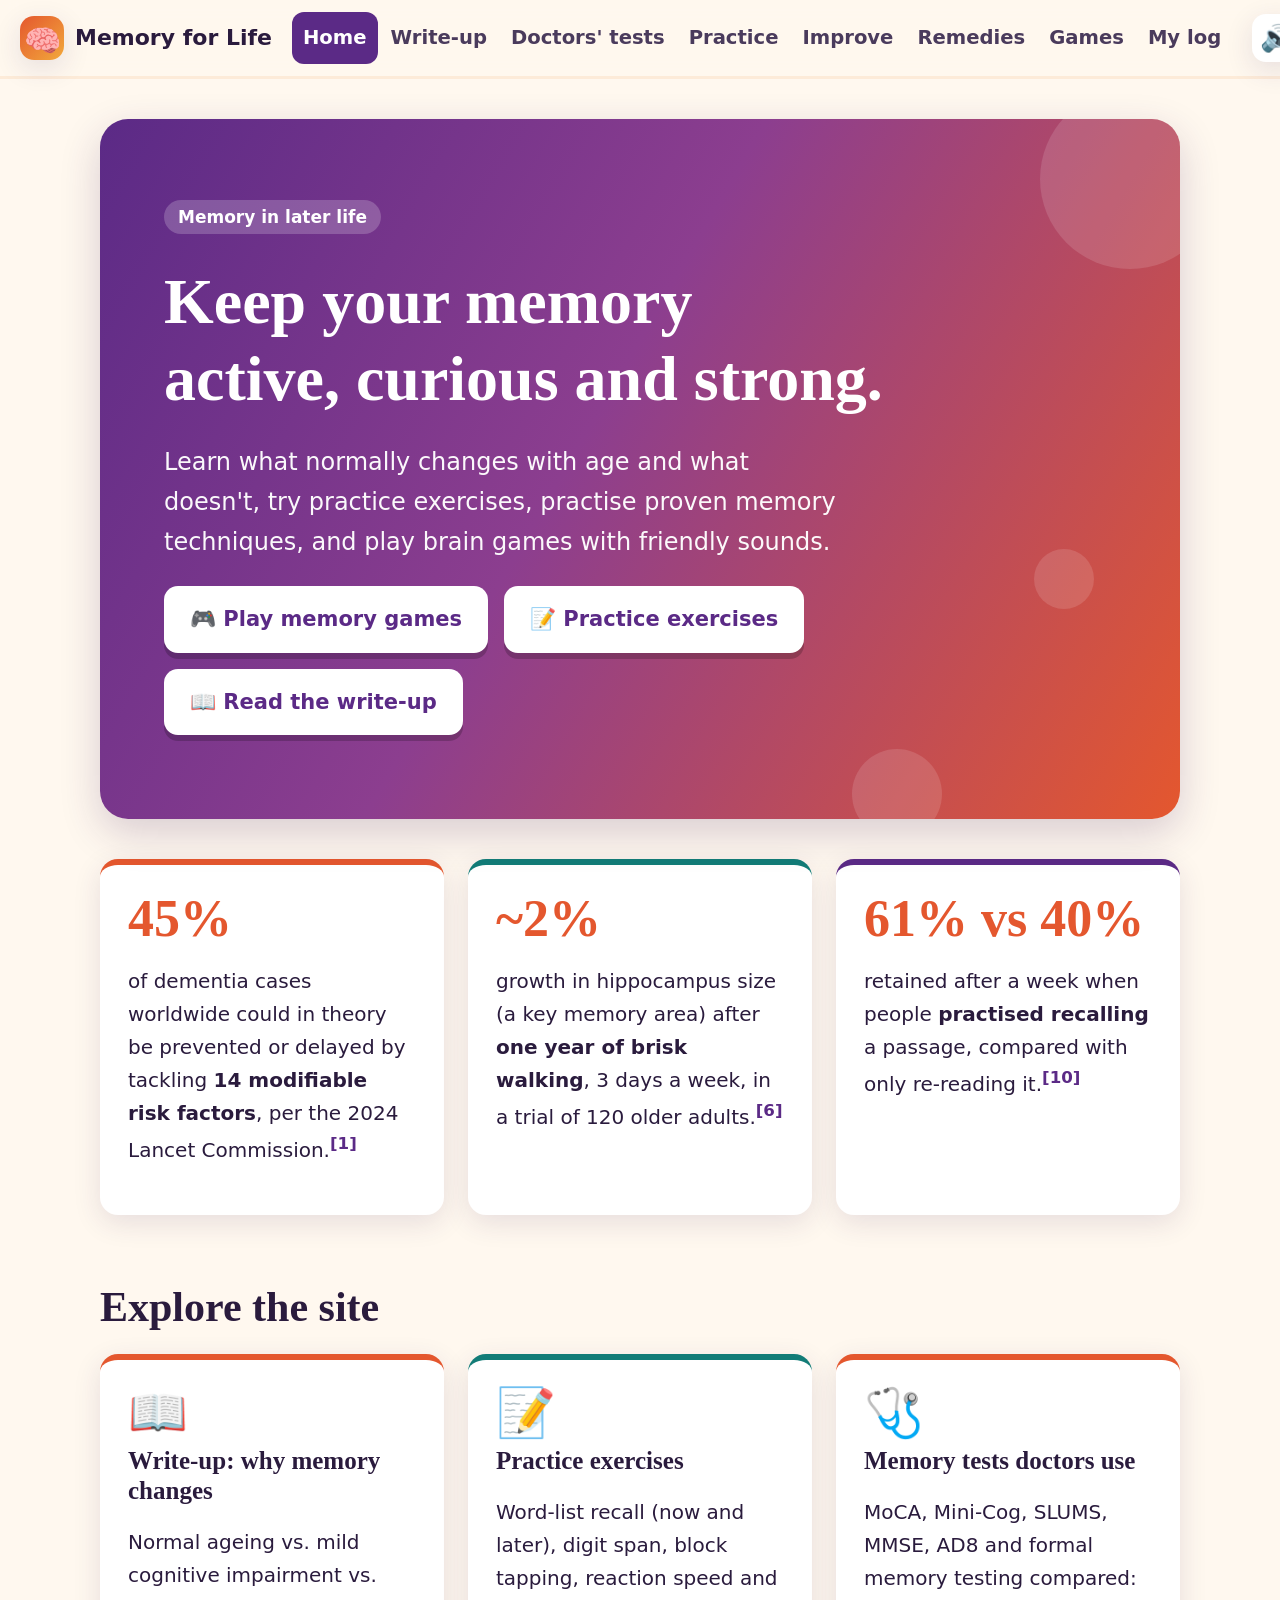
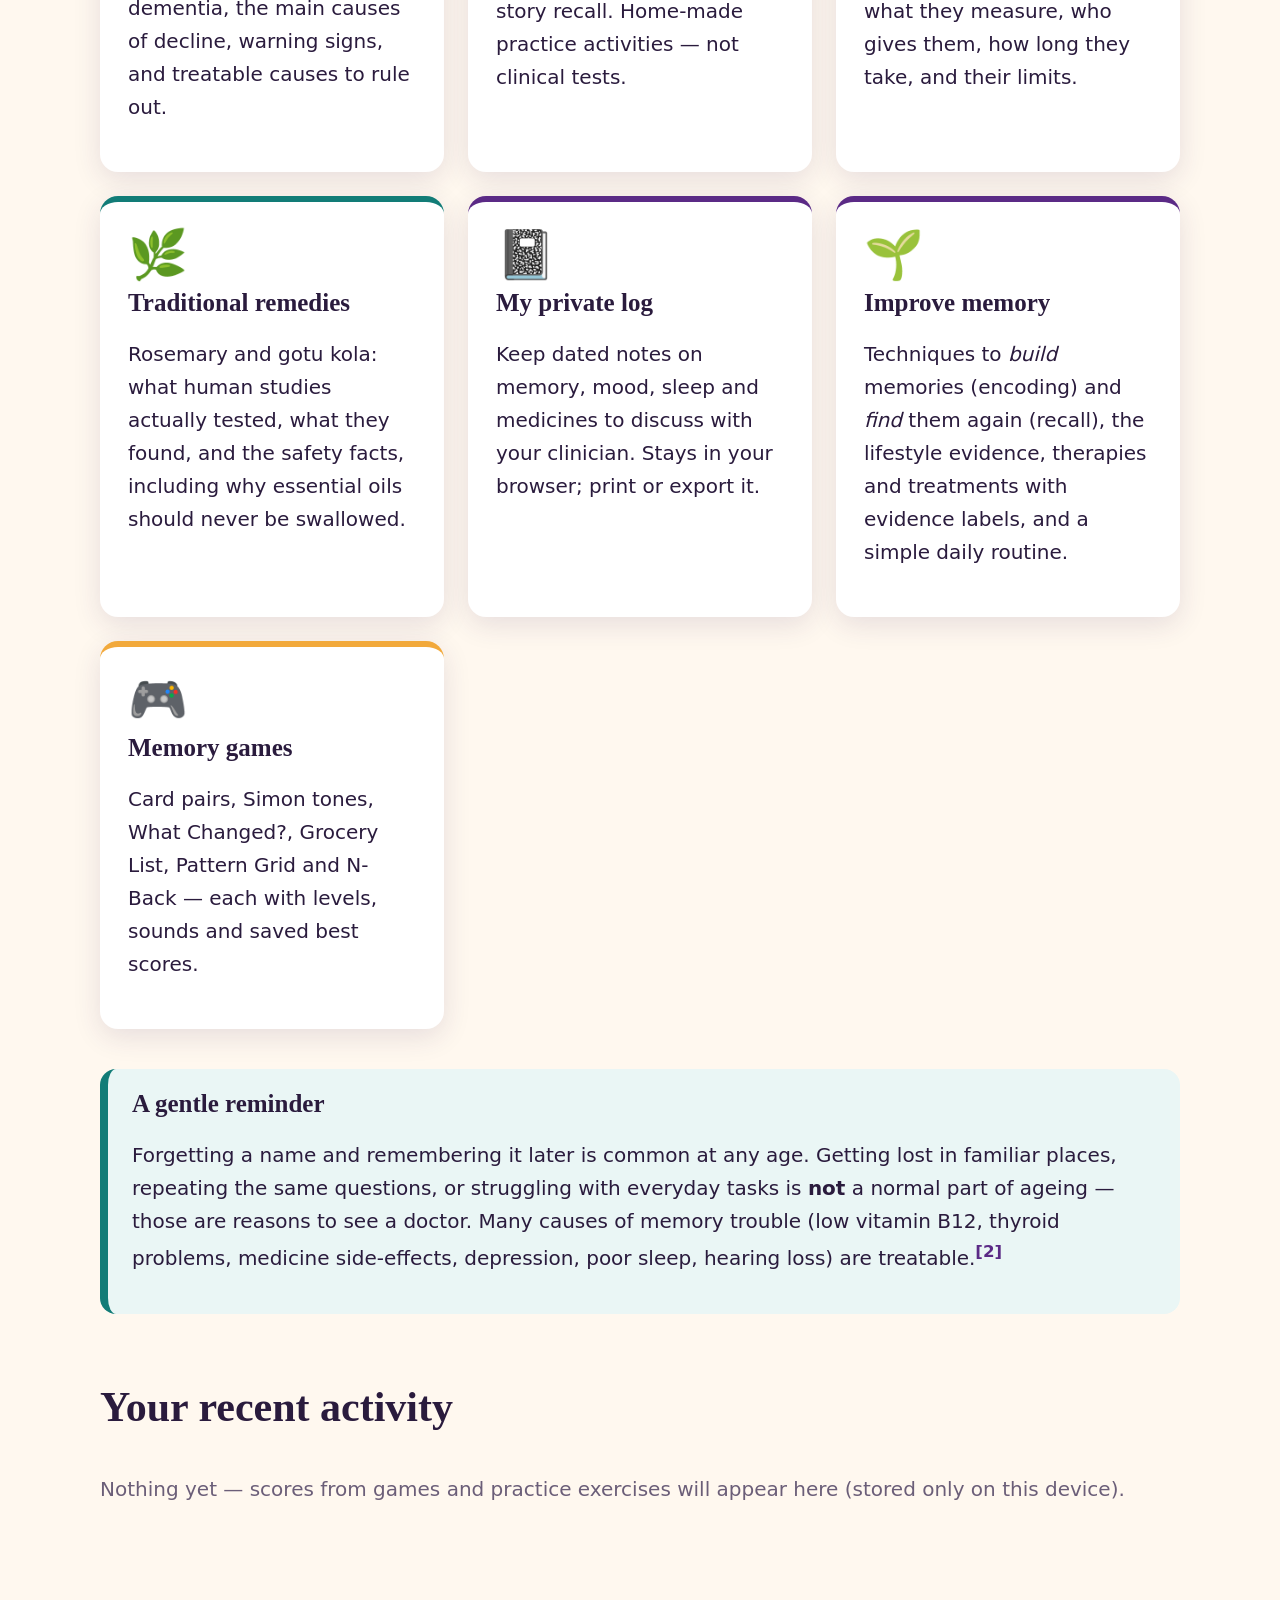
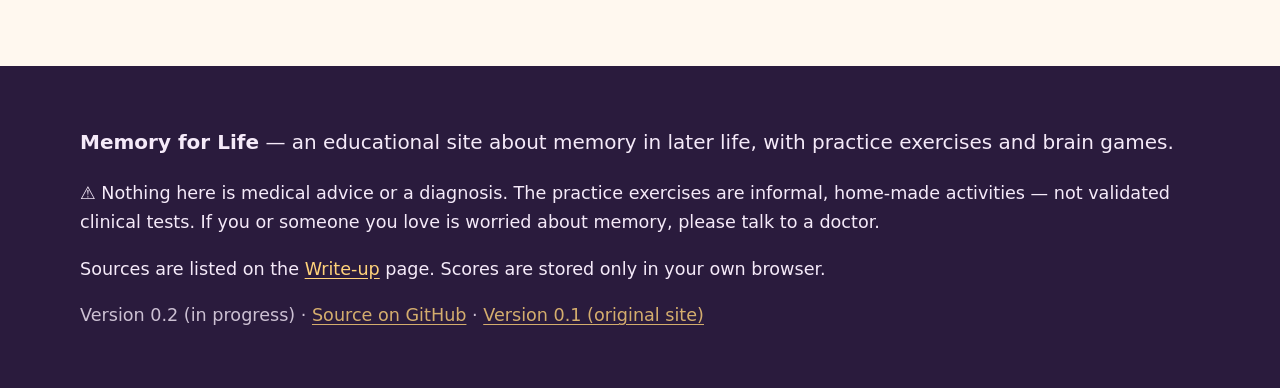
==== commit c8418d09: "Version 0.2 stage 3: traditional remedies page, evidence labels and treatments on Improve, POINTER d" ====
--- a/index.html
+++ b/index.html
@@ -33,8 +33,9 @@
     <a class="card coral" href="writeup.html"><div class="emoji">📖</div><h3>Write-up: why memory changes</h3><p>Normal ageing vs. mild cognitive impairment vs. dementia, the main causes of decline, warning signs, and treatable causes to rule out.</p></a>
     <a class="card teal" href="tests.html"><div class="emoji">📝</div><h3>Practice exercises</h3><p>Word-list recall (now and later), digit span, block tapping, reaction speed and story recall. Home-made practice activities — not clinical tests.</p></a>
     <a class="card coral" href="clinical-tests.html"><div class="emoji">🩺</div><h3>Memory tests doctors use</h3><p>MoCA, Mini-Cog, SLUMS, MMSE, AD8 and formal memory testing compared: what they measure, who gives them, how long they take, and their limits.</p></a>
+    <a class="card teal" href="remedies.html"><div class="emoji">🌿</div><h3>Traditional remedies</h3><p>Rosemary and gotu kola: what human studies actually tested, what they found, and the safety facts, including why essential oils should never be swallowed.</p></a>
     <a class="card plum" href="log.html"><div class="emoji">📓</div><h3>My private log</h3><p>Keep dated notes on memory, mood, sleep and medicines to discuss with your clinician. Stays in your browser; print or export it.</p></a>
-    <a class="card plum" href="improve.html"><div class="emoji">🌱</div><h3>Improve memory</h3><p>Techniques to <em>build</em> memories (encoding) and <em>find</em> them again (recall), the lifestyle evidence, and a simple daily routine.</p></a>
+    <a class="card plum" href="improve.html"><div class="emoji">🌱</div><h3>Improve memory</h3><p>Techniques to <em>build</em> memories (encoding) and <em>find</em> them again (recall), the lifestyle evidence, therapies and treatments with evidence labels, and a simple daily routine.</p></a>
     <a class="card" href="games.html"><div class="emoji">🎮</div><h3>Memory games</h3><p>Card pairs, Simon tones, What Changed?, Grocery List, Pattern Grid and N-Back — each with levels, sounds and saved best scores.</p></a>
   </section>
 
--- a/css/style.css
+++ b/css/style.css
@@ -234,3 +234,17 @@
   a{color:#000}
 }
 .nav a.link{white-space:nowrap;padding:.5rem .65rem}
+/* v0.2 stage 3: evidence labels */
+.ev{display:inline-block;margin:.15rem .25rem .15rem 0;padding:.2rem .6rem;border-radius:999px;font-size:.82rem;font-weight:800;line-height:1.3;border:2px solid transparent}
+.ev.score{background:#E0F0FA;color:#155A85;border-color:#9CCBE8}
+.ev.func{background:#DDF3E4;color:#17603A;border-color:#97D3AA}
+.ev.slow{background:#EFE4F8;color:#5B2A86;border-color:#C7A9E2}
+.ev.none{background:#EFEDEA;color:#5A5650;border-color:#CFCAC2}
+.ev.risk{background:#FFF1D6;color:#7A4B00;border-color:#F2C46B}
+.ev.fix{background:#FDE5DD;color:#9A3412;border-color:#F4A98E}
+.ev-cell{min-width:11rem}
+.ev-legend{display:grid;grid-template-columns:repeat(auto-fit,minmax(260px,1fr));gap:.6rem 1.2rem;background:var(--card);padding:1.1rem 1.3rem;border-radius:var(--radius);box-shadow:var(--shadow)}
+.ev-legend>div{display:flex;flex-direction:column;gap:.2rem}
+.ev-legend span:not(.ev){font-size:.95rem;color:var(--ink2)}
+/* stage 3: 8 nav items — let the header use more width on desktop */
+@media (min-width:1181px){.nav{max-width:1360px}.nav ul{gap:.1rem}.nav a.link{padding:.5rem .55rem;font-size:.98rem}}
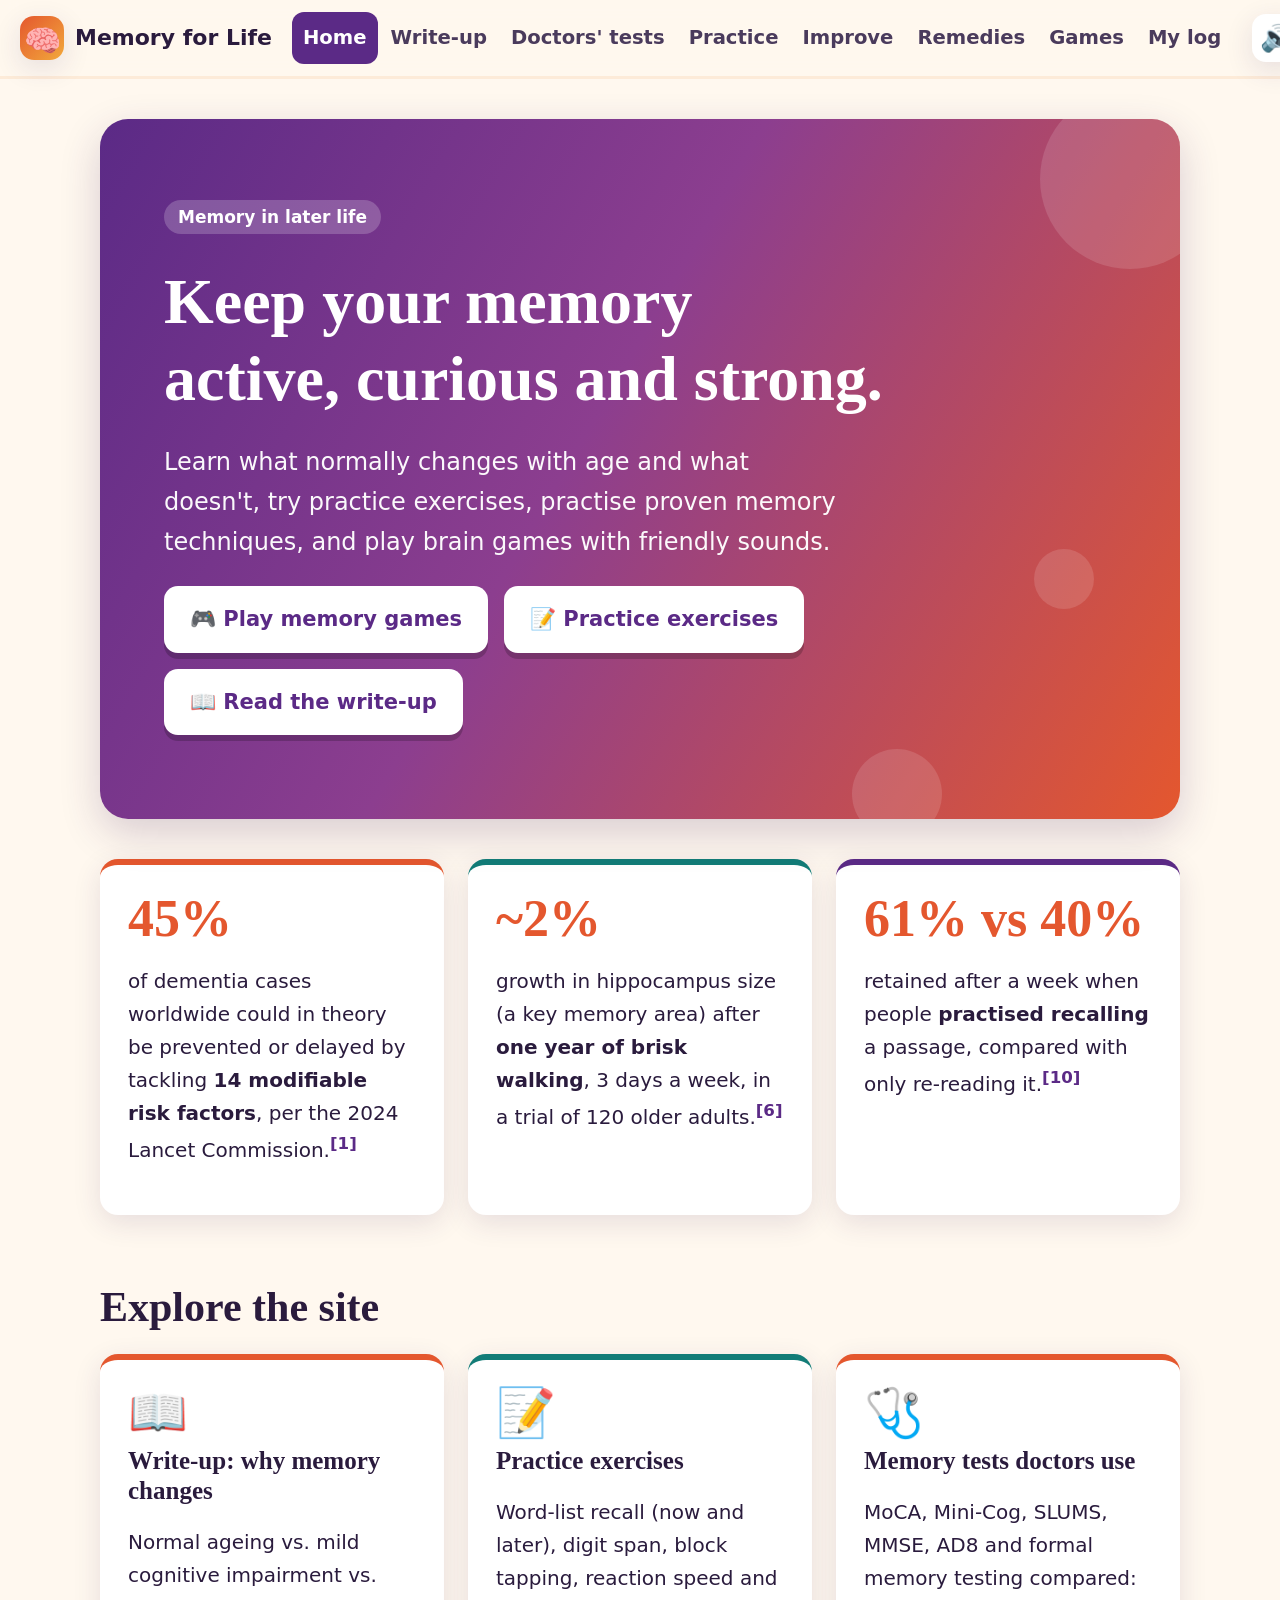
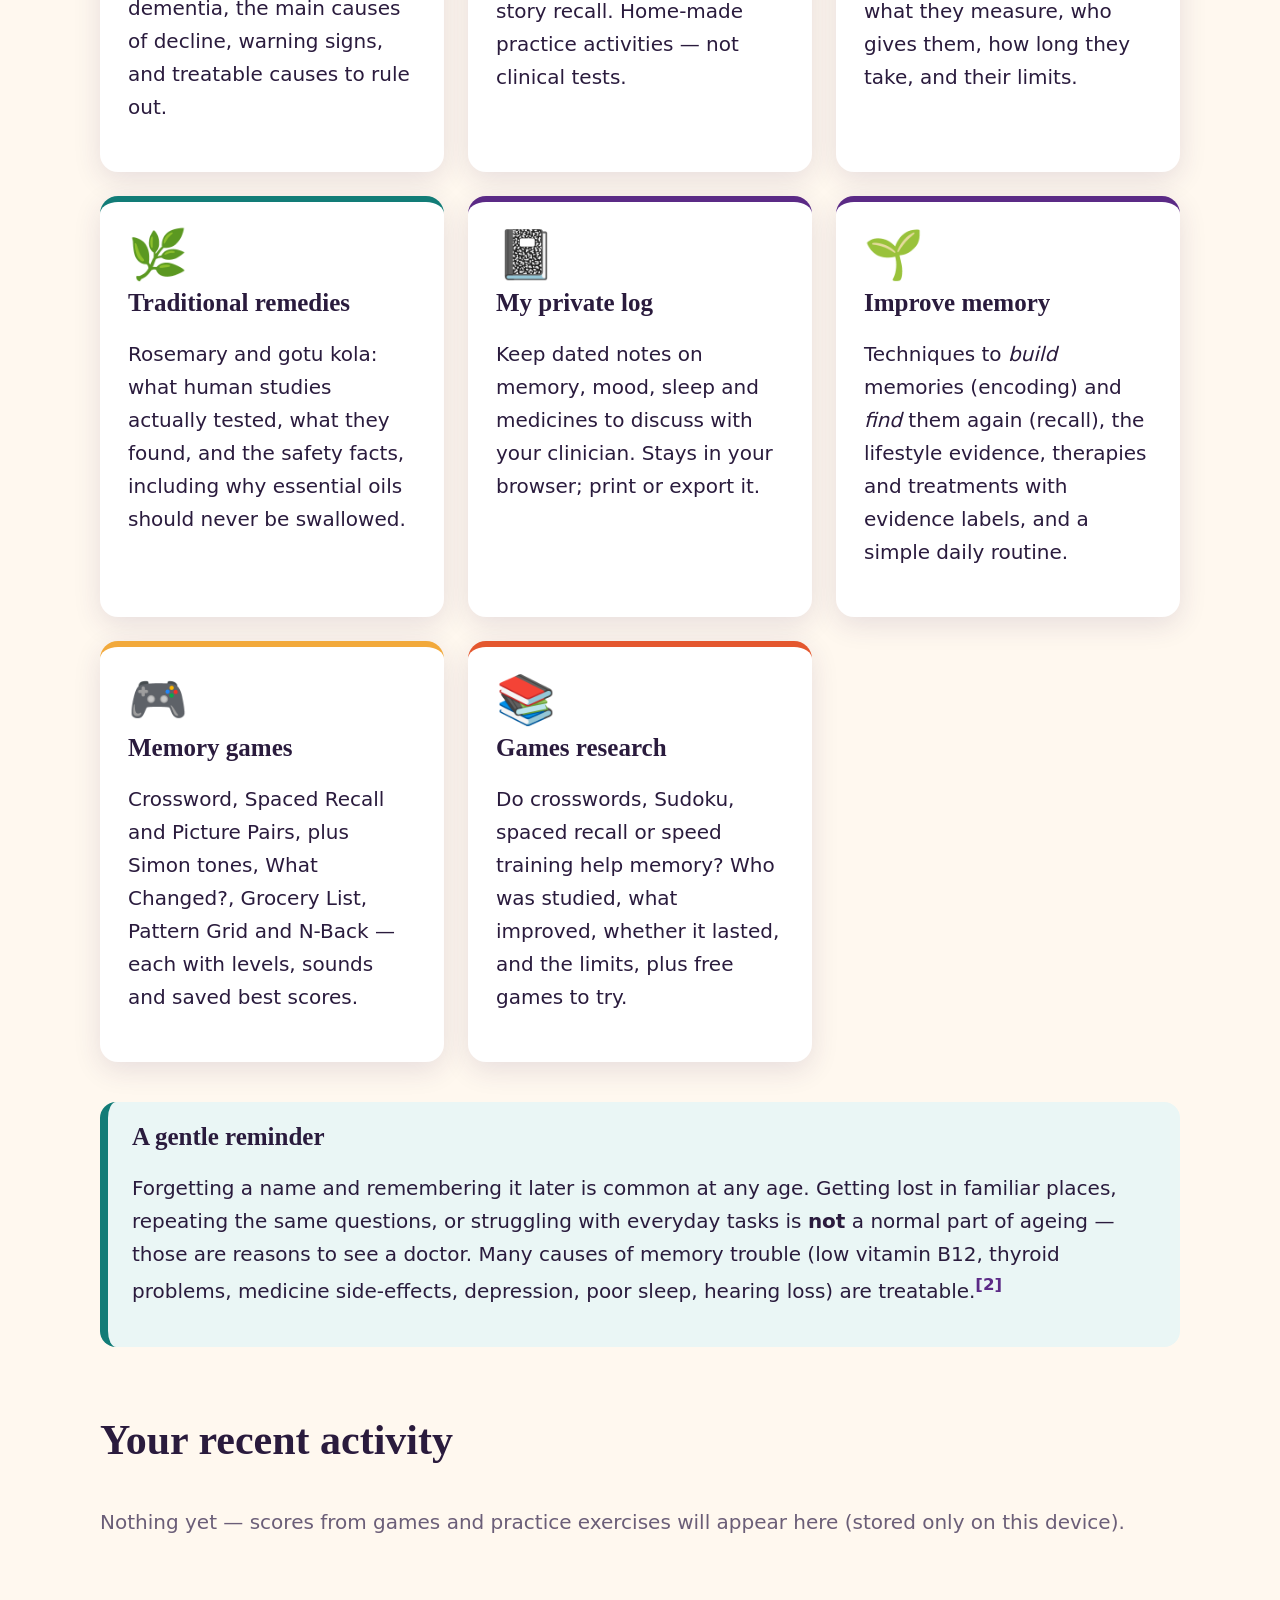
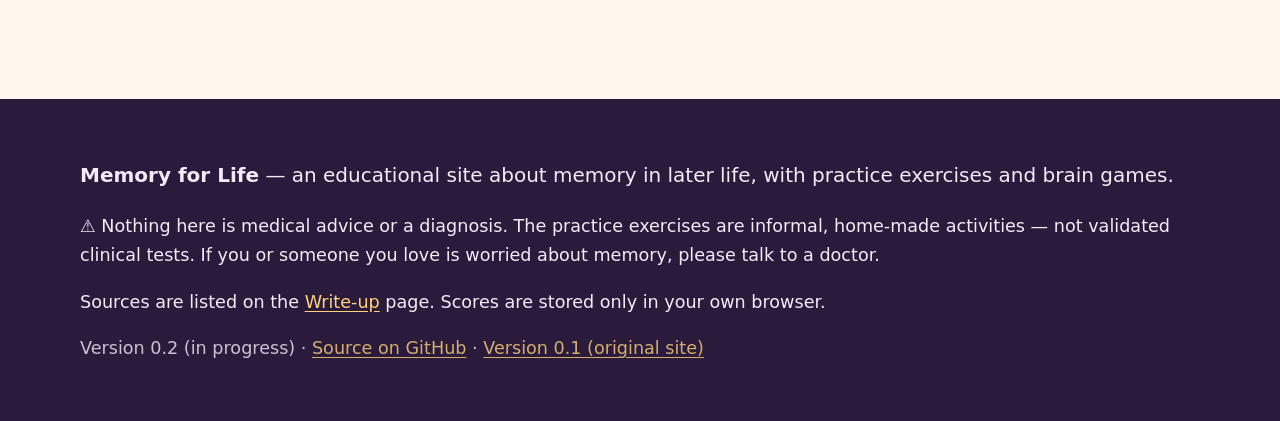
==== commit 48dc5493: "Version 0.2 stage 4: games research page, research links on main games, verified free game links" ====
--- a/index.html
+++ b/index.html
@@ -36,7 +36,8 @@
     <a class="card teal" href="remedies.html"><div class="emoji">🌿</div><h3>Traditional remedies</h3><p>Rosemary and gotu kola: what human studies actually tested, what they found, and the safety facts, including why essential oils should never be swallowed.</p></a>
     <a class="card plum" href="log.html"><div class="emoji">📓</div><h3>My private log</h3><p>Keep dated notes on memory, mood, sleep and medicines to discuss with your clinician. Stays in your browser; print or export it.</p></a>
     <a class="card plum" href="improve.html"><div class="emoji">🌱</div><h3>Improve memory</h3><p>Techniques to <em>build</em> memories (encoding) and <em>find</em> them again (recall), the lifestyle evidence, therapies and treatments with evidence labels, and a simple daily routine.</p></a>
-    <a class="card" href="games.html"><div class="emoji">🎮</div><h3>Memory games</h3><p>Card pairs, Simon tones, What Changed?, Grocery List, Pattern Grid and N-Back — each with levels, sounds and saved best scores.</p></a>
+    <a class="card" href="games.html"><div class="emoji">🎮</div><h3>Memory games</h3><p>Crossword, Spaced Recall and Picture Pairs, plus Simon tones, What Changed?, Grocery List, Pattern Grid and N-Back — each with levels, sounds and saved best scores.</p></a>
+    <a class="card coral" href="games-research.html"><div class="emoji">📚</div><h3>Games research</h3><p>Do crosswords, Sudoku, spaced recall or speed training help memory? Who was studied, what improved, whether it lasted, and the limits, plus free games to try.</p></a>
   </section>
 
   <section class="callout reveal" style="margin-top:2rem">
--- a/css/style.css
+++ b/css/style.css
@@ -248,3 +248,4 @@
 .ev-legend span:not(.ev){font-size:.95rem;color:var(--ink2)}
 /* stage 3: 8 nav items — let the header use more width on desktop */
 @media (min-width:1181px){.nav{max-width:1360px}.nav ul{gap:.1rem}.nav a.link{padding:.5rem .55rem;font-size:.98rem}}
+.research-link{margin:.6rem 0 0;padding:.55rem .9rem;background:#EFE4F8;border-radius:12px;font-size:.95rem}
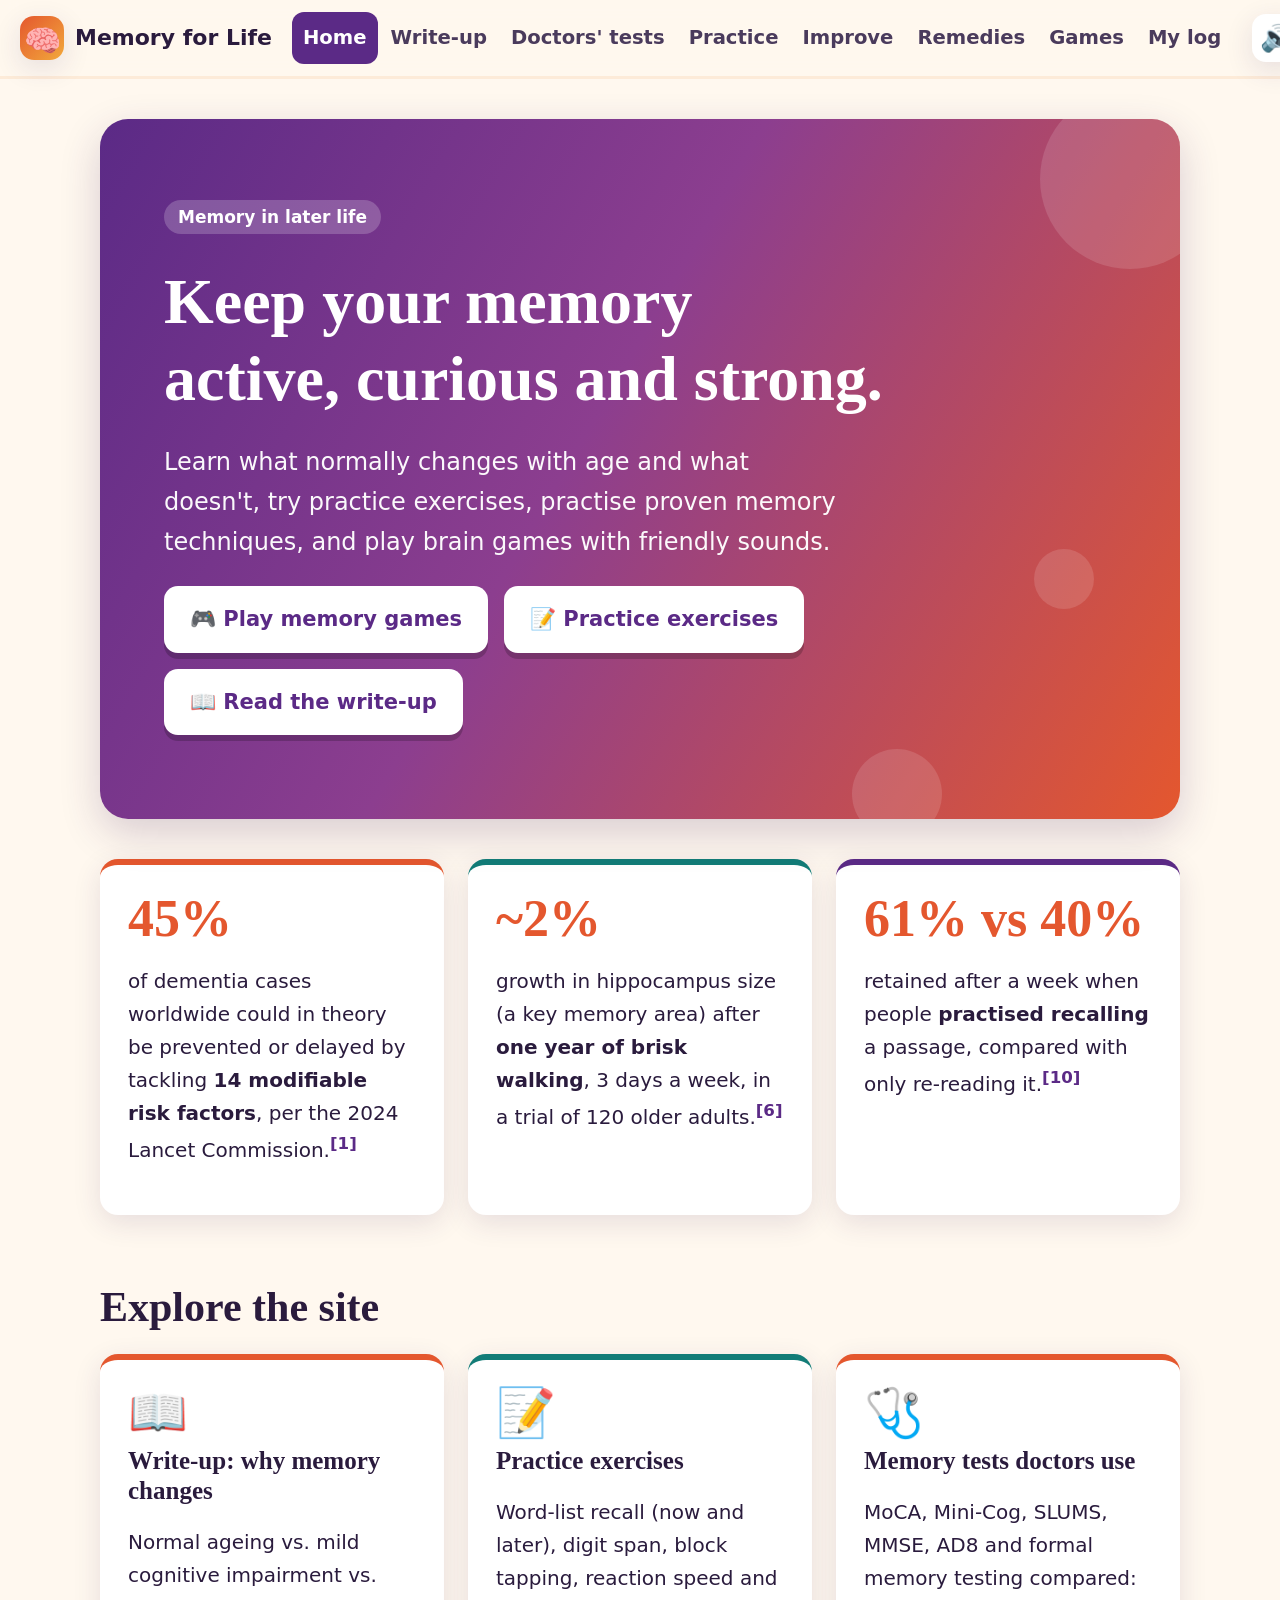
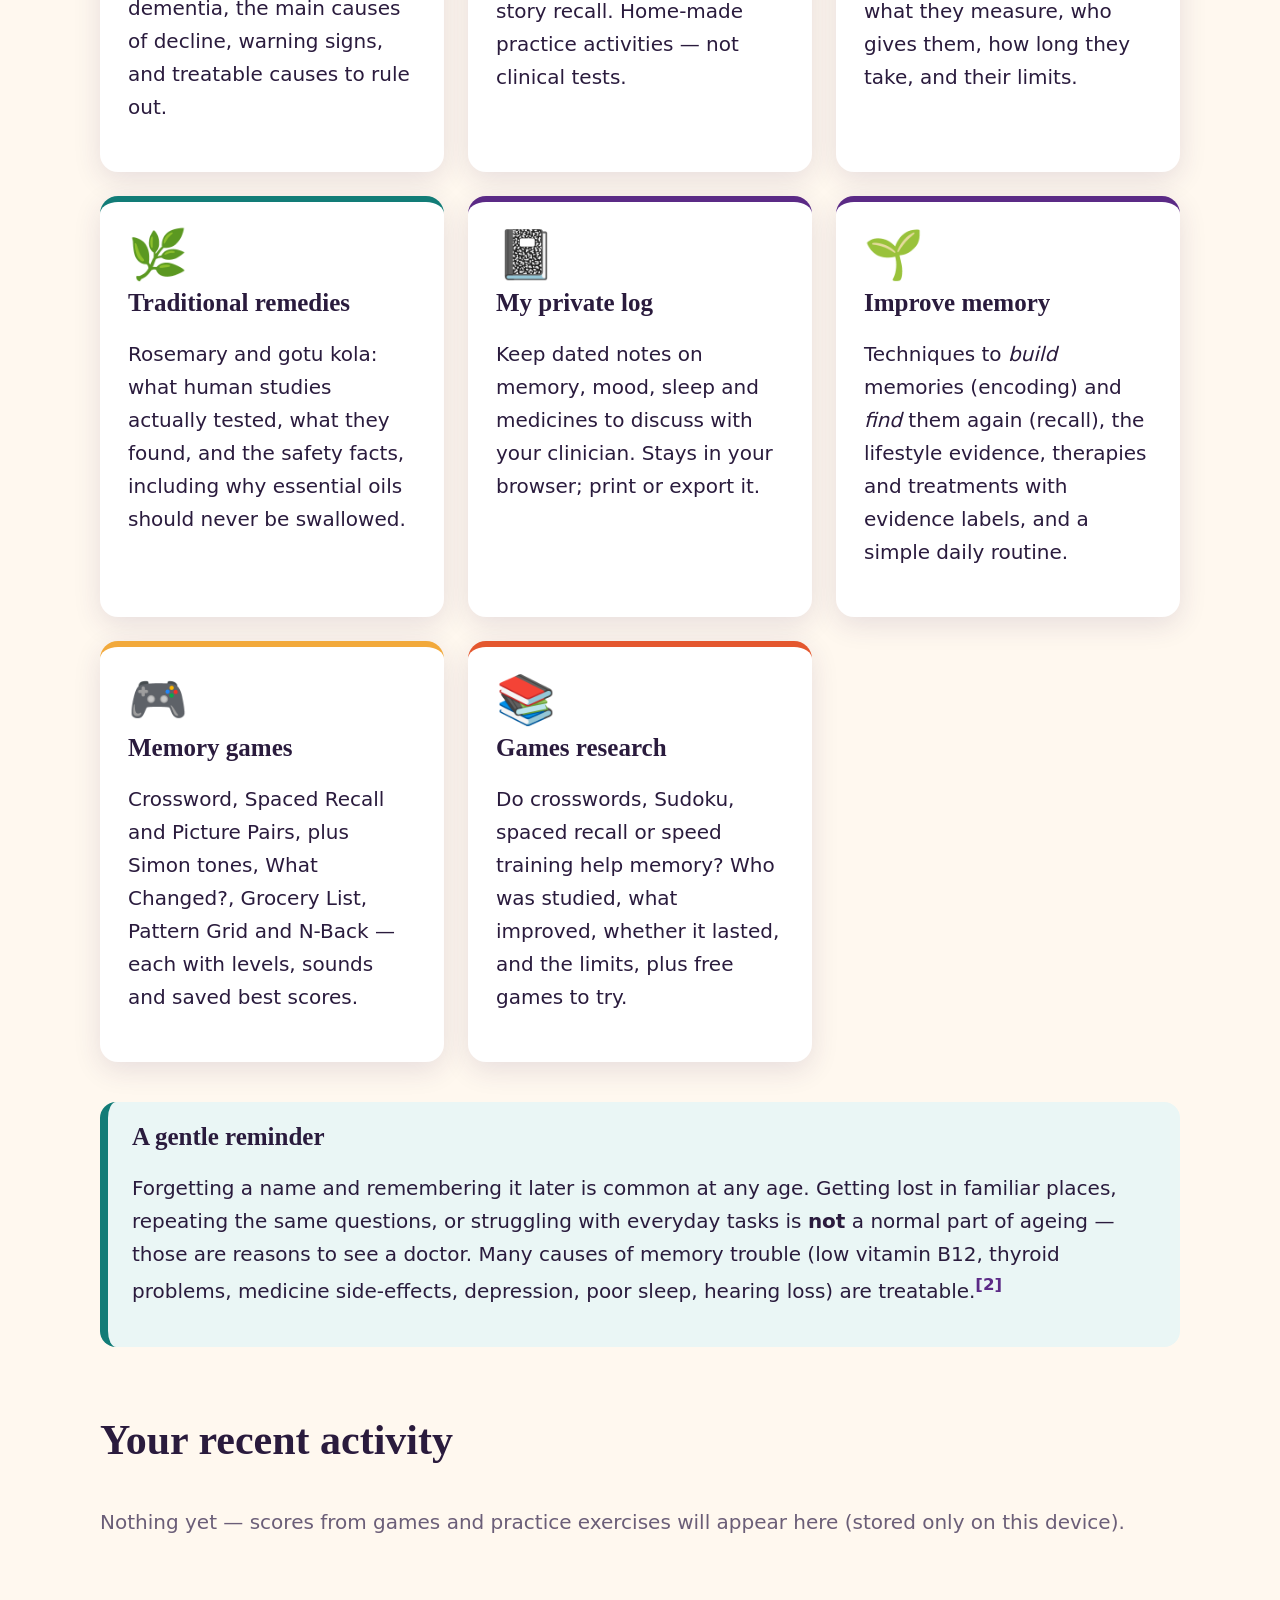
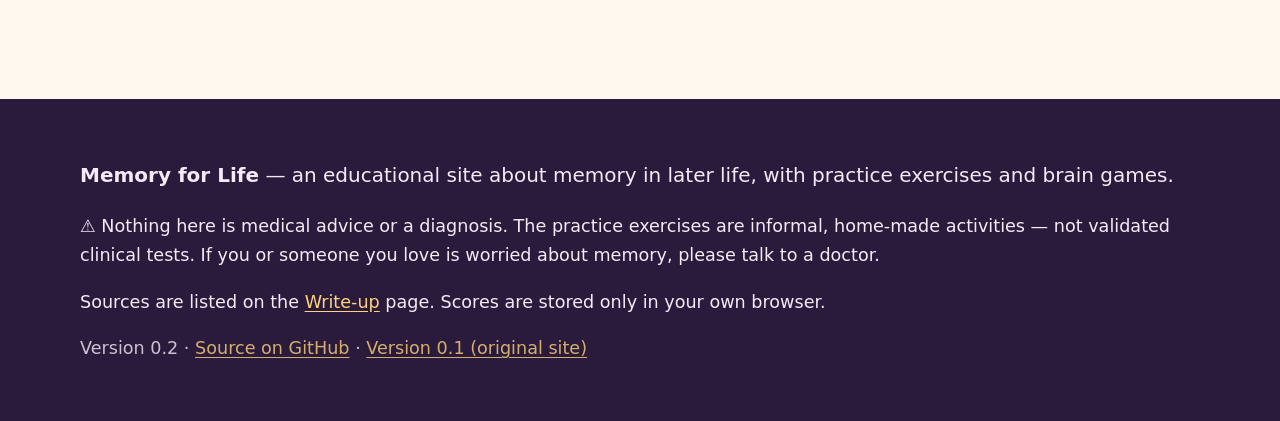
==== commit 1e9e7d8f: "Version 0.2 stage 5: relaxed pace for games and practice, README docs, requirements.txt, link checke" ====
--- a/index.html
+++ b/index.html
@@ -54,7 +54,7 @@
 <script src="js/common.js"></script>
 <script>
 (function(){
-  const games=[["match","Memory Match","fewest moves, medium level"],["simon","Simon Tones","longest sequence"],["changed","What Changed?","best streak"],["grocery","Grocery List","best % correct"],["pattern","Pattern Grid","highest level"],["nback","N-Back","best accuracy %"]];
+  const games=[["match_6","Picture Pairs","fewest moves, 6 pairs"],["simon_relaxed","Simon Tones","longest sequence · relaxed"],["simon","Simon Tones","longest sequence · timed"],["changed_relaxed","What Changed?","best streak · relaxed"],["changed","What Changed?","best streak · timed"],["grocery_relaxed","Grocery List","best % correct · relaxed"],["grocery","Grocery List","best % correct · timed"],["pattern_relaxed","Pattern Grid","highest level · relaxed"],["pattern","Pattern Grid","highest level · timed"],["nback_relaxed","N-Back","best accuracy % · relaxed"],["nback","N-Back","best accuracy % · timed"]];
   const tests=[["words","Word list (immediate)"],["digits_f","Digit span forward"],["digits_b","Digit span backward"],["corsi","Block tapping span"],["reaction","Reaction time"],["story","Story recall"]];
   const wrap=document.getElementById("recent"); let any=false;
   games.forEach(([k,n,u])=>{const b=Store.get("best."+k);if(b!==null){any=true;wrap.insertAdjacentHTML("beforeend",`<div class="card teal"><h3 style="margin-top:0">🎮 ${n}</h3><div class="stat">${b}</div><p class="muted small">${u}</p></div>`);}});
--- a/css/style.css
+++ b/css/style.css
@@ -249,3 +249,8 @@
 /* stage 3: 8 nav items — let the header use more width on desktop */
 @media (min-width:1181px){.nav{max-width:1360px}.nav ul{gap:.1rem}.nav a.link{padding:.5rem .55rem;font-size:.98rem}}
 .research-link{margin:.6rem 0 0;padding:.55rem .9rem;background:#EFE4F8;border-radius:12px;font-size:.95rem}
+/* v0.2 stage 5: relaxed / timed pace */
+.pace select{font-weight:800}
+.pace-note{background:#DDF3E4;color:#17603A;border-radius:14px;padding:.7rem 1rem;font-size:1rem;margin:.8rem 0}
+.ready-row:empty{display:none}
+.ready-btn{font-size:1.15rem}
